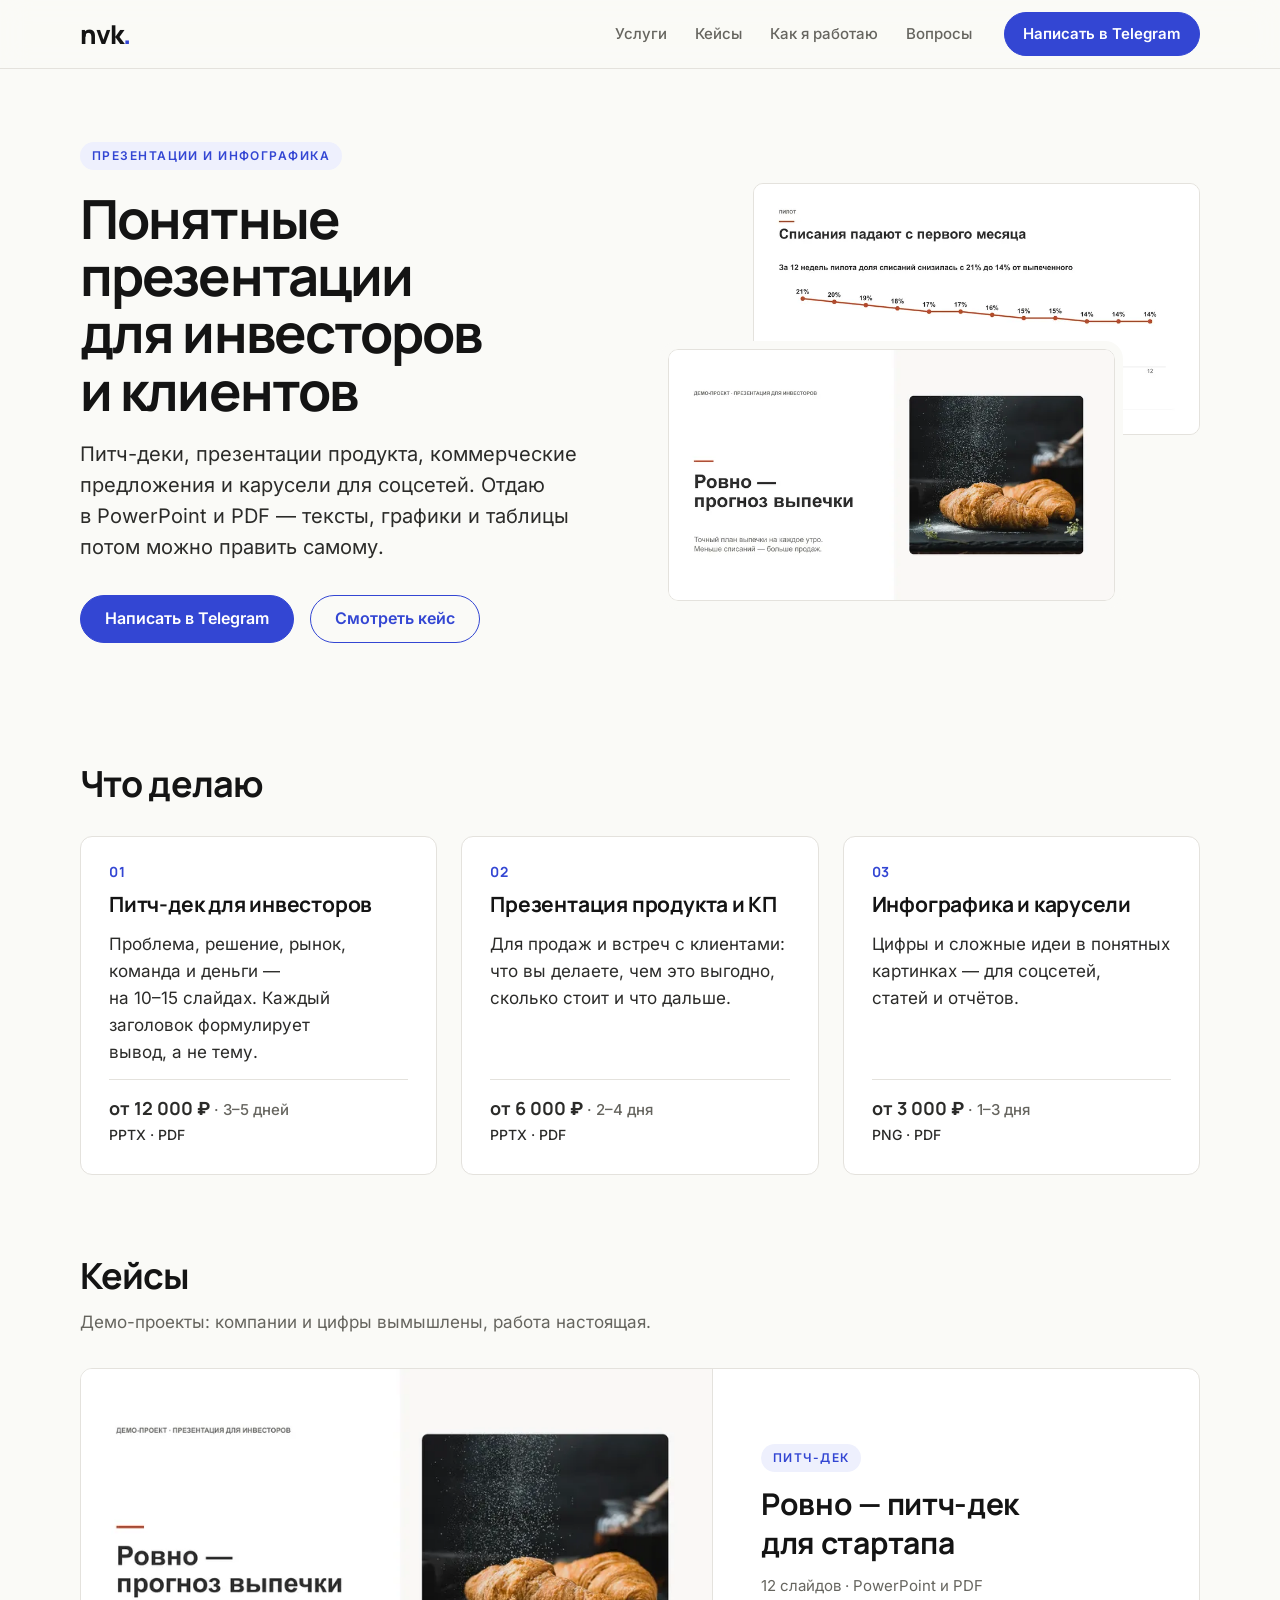
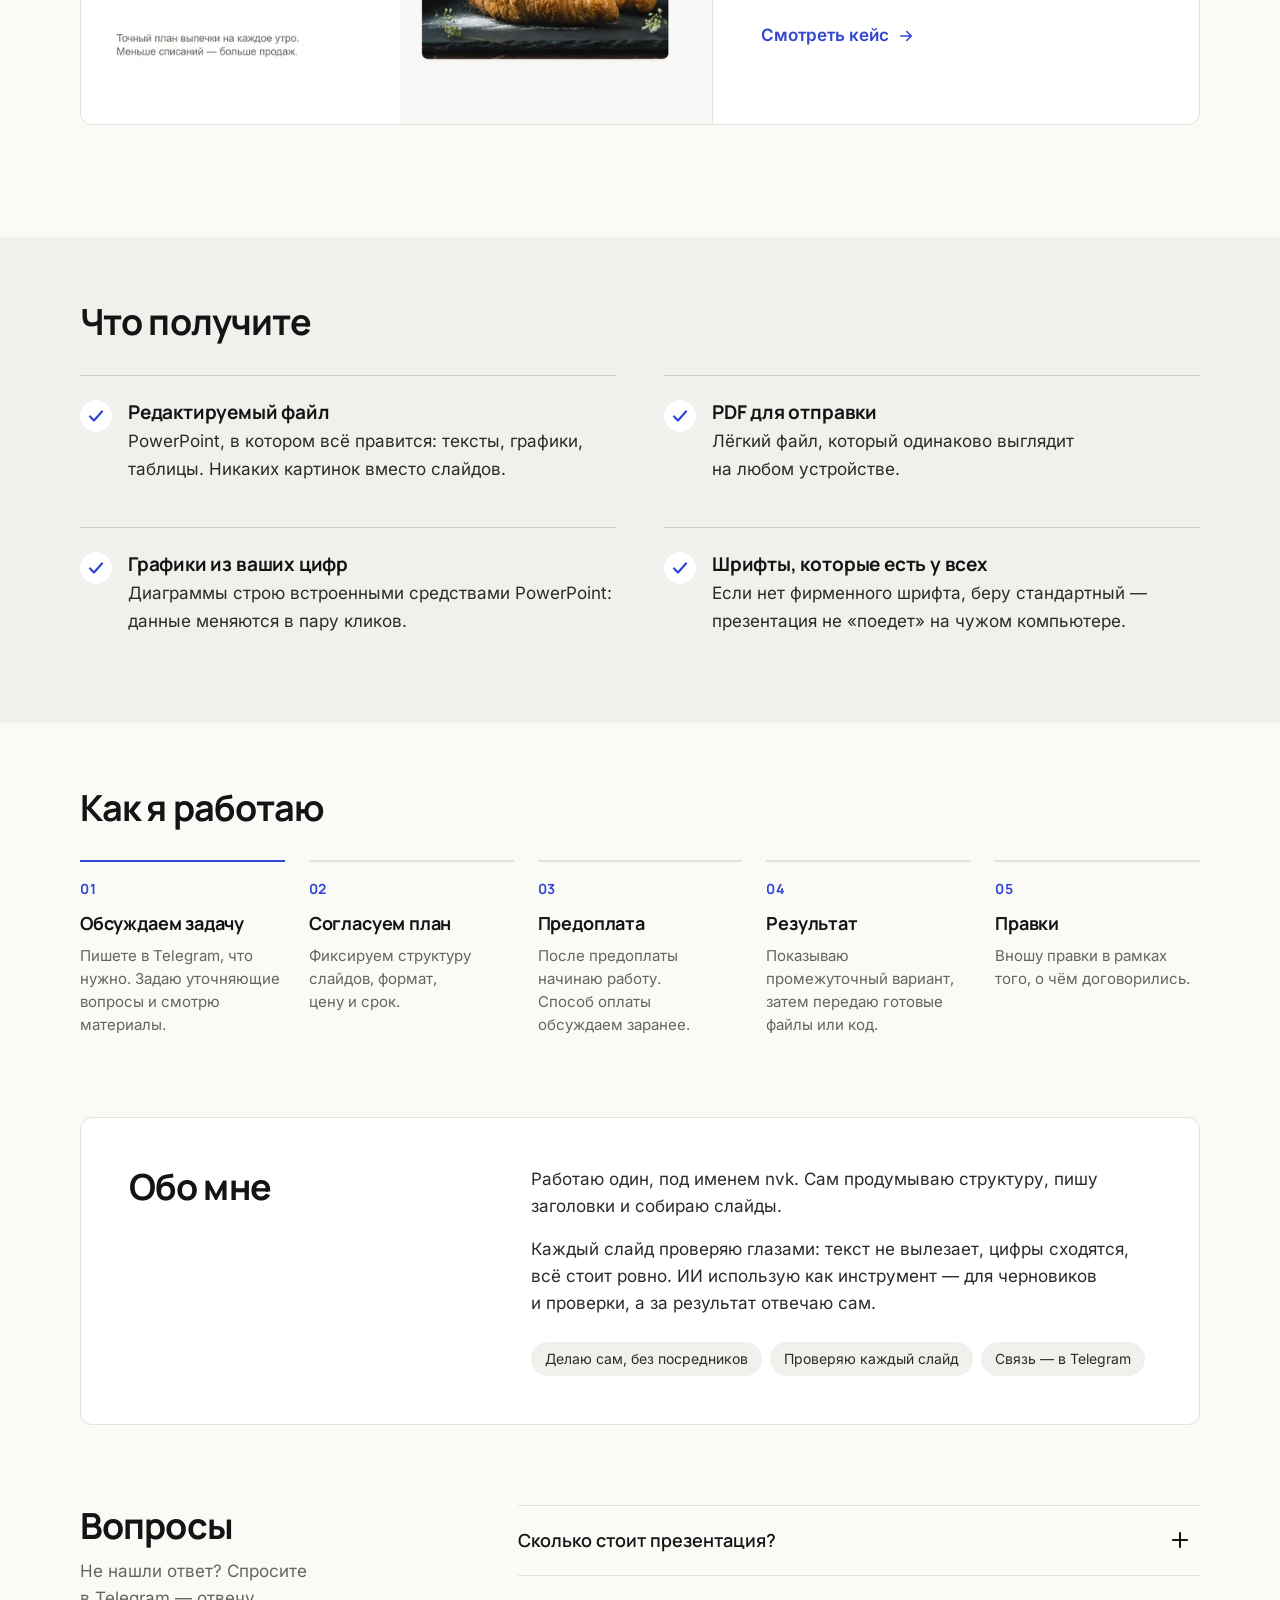
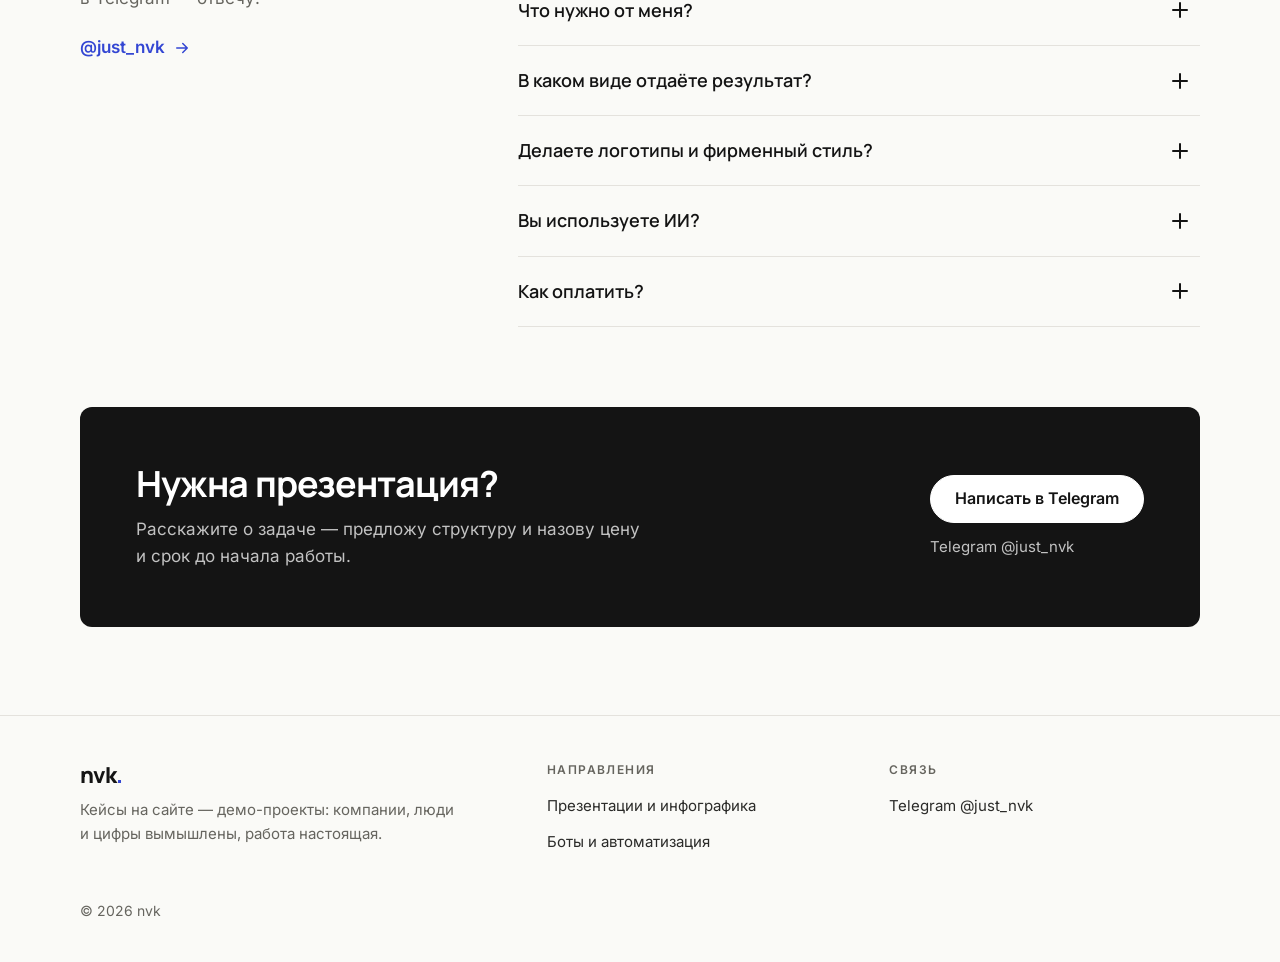
==== docs/design/index.html @ 6ec46cb9 "Сайт-портфолио nvk" ====
<!doctype html>
<html lang="ru">
<head>
<meta charset="utf-8">
<meta name="viewport" content="width=device-width, initial-scale=1">
<title>Презентации и инфографика — nvk</title>
<meta name="description" content="Питч-деки, презентации продукта, коммерческие предложения и карусели. PowerPoint и PDF, которые можно править самому.">
<meta property="og:type" content="website">
<meta property="og:locale" content="ru_RU">
<meta property="og:site_name" content="nvk">
<meta property="og:title" content="Презентации и инфографика — nvk">
<meta property="og:description" content="Питч-деки, презентации продукта, коммерческие предложения и карусели. PowerPoint и PDF, которые можно править самому.">
<link rel="canonical" href="https://just-nvk.github.io/design/">
<meta property="og:url" content="https://just-nvk.github.io/design/">
<meta property="og:image" content="https://just-nvk.github.io/assets/img/og/design.png">
<meta property="og:image:width" content="1200">
<meta property="og:image:height" content="630">
<meta name="twitter:card" content="summary_large_image">
<meta name="theme-color" content="#FAFAF7">
<meta name="color-scheme" content="light">
<link rel="icon" href="../favicon.svg" type="image/svg+xml">
<link rel="apple-touch-icon" href="../apple-touch-icon.png">
<link rel="preload" href="../assets/fonts/inter-cyrillic.woff2" as="font" type="font/woff2" crossorigin>
<link rel="preload" href="../assets/fonts/manrope-cyrillic.woff2" as="font" type="font/woff2" crossorigin>
<link rel="stylesheet" href="../assets/css/site.css?v=47641e12">
</head>
<body>
<a class="skip" href="#main">Перейти к содержанию</a>
<header class="site-header"><div class="container site-header__in">
<a class="wordmark" href="../" aria-label="nvk — на главную">nvk<i>.</i></a>
<nav class="nav" aria-label="Разделы"><a href="#services">Услуги</a><a href="#cases">Кейсы</a><a href="#process">Как я работаю</a><a href="#faq">Вопросы</a></nav>
<a class="btn btn--primary btn--sm" href="https://t.me/just_nvk" target="_blank" rel="noopener">Написать в Telegram</a>
</div></header>
<main id="main">
<section class="hero hero--design"><div class="container hero__grid">
<div class="hero__text"><span class="kicker">Презентации и инфографика</span>
<h1>Понятные презентации для инвесторов и клиентов</h1>
<p class="lead"><span class="nw">Питч-деки</span>, презентации продукта, коммерческие предложения и карусели для соцсетей. Отдаю в PowerPoint и PDF — тексты, графики и таблицы потом можно править самому.</p>

<div class="hero__actions"><a class="btn btn--primary" href="https://t.me/just_nvk" target="_blank" rel="noopener">Написать в Telegram</a><a class="btn btn--ghost" href="#cases">Смотреть кейс</a></div></div>
<div class="hero__visual"><div class="deck-stack">
<img class="deck-stack__back" src="../assets/img/rovno/slide-06-800.webp" srcset="../assets/img/rovno/slide-06-800.webp 800w, ../assets/img/rovno/slide-06-1600.webp 1600w" sizes="(max-width: 899px) 90vw, 500px" width="1600" height="900" alt="Слайд «Пилот» из питч-дека «Ровно» с диаграммой списаний" fetchpriority="high" decoding="async">
<img class="deck-stack__front" src="../assets/img/rovno/slide-01-800.webp" srcset="../assets/img/rovno/slide-01-800.webp 800w, ../assets/img/rovno/slide-01-1600.webp 1600w" sizes="(max-width: 899px) 90vw, 500px" width="1600" height="900" alt="Обложка питч-дека «Ровно»" fetchpriority="high" decoding="async">
</div></div>
</div></section>
<section class="section" id="services" aria-labelledby="services-title"><div class="container">
<div class="section__head"><h2 id="services-title">Что делаю</h2></div>
<ul class="svc"><li><h3><span class="nw">Питч-дек</span> для инвесторов</h3><p>Проблема, решение, рынок, команда и деньги — на <span class="nw">10–15</span> слайдах. Каждый заголовок формулирует вывод, а не тему.</p><div class="svc__foot"><p class="svc__price">от 12 000 ₽<span> · <span class="nw">3–5</span> дней</span></p><p class="svc__meta">PPTX · PDF</p></div></li><li><h3>Презентация продукта и КП</h3><p>Для продаж и встреч с клиентами: что вы делаете, чем это выгодно, сколько стоит и что дальше.</p><div class="svc__foot"><p class="svc__price">от 6 000 ₽<span> · <span class="nw">2–4</span> дня</span></p><p class="svc__meta">PPTX · PDF</p></div></li><li><h3>Инфографика и карусели</h3><p>Цифры и сложные идеи в понятных картинках — для соцсетей, статей и отчётов.</p><div class="svc__foot"><p class="svc__price">от 3 000 ₽<span> · <span class="nw">1–3</span> дня</span></p><p class="svc__meta">PNG · PDF</p></div></li></ul>
</div></section>
<section class="section" id="cases" aria-labelledby="cases-title"><div class="container">
<div class="section__head"><h2 id="cases-title">Кейсы</h2><p><span class="nw">Демо-проекты</span>: компании и цифры вымышлены, работа настоящая.</p></div>
<div class="cards cards--1"><a class="card card--wide" href="../cases/rovno/"><div class="card__media"><img src="../assets/img/rovno/slide-01-800.webp" srcset="../assets/img/rovno/slide-01-800.webp 800w, ../assets/img/rovno/slide-01-1600.webp 1600w" sizes="(max-width: 899px) 100vw, 640px" width="1600" height="900" alt="Обложка питч-дека «Ровно»: прогноз выпечки для кофеен" loading="lazy" decoding="async"></div><div class="card__body"><div class="card__tags"><span class="kicker"><span class="nw">Питч-дек</span></span></div><h3>Ровно — <span class="nw">питч-дек</span> для стартапа</h3><p class="card__meta">12 слайдов · PowerPoint и PDF</p><span class="link-more">Смотреть кейс <svg viewBox="0 0 24 24" fill="none" stroke="currentColor" stroke-width="2" stroke-linecap="round" stroke-linejoin="round" aria-hidden="true"><path d="M5 12h14M13 6l6 6-6 6"/></svg></span></div></a></div>
</div></section>
<section class="section--band" id="benefits" aria-labelledby="benefits-title"><div class="container">
<div class="section__head"><h2 id="benefits-title">Что получите</h2></div>
<ul class="benefits"><li><svg viewBox="0 0 32 32" aria-hidden="true"><circle cx="16" cy="16" r="16" fill="#FFFFFF"/><path d="M10 16.5l4 4 8-9" fill="none" stroke="#3346D3" stroke-width="2.2" stroke-linecap="round" stroke-linejoin="round"/></svg><h3>Редактируемый файл</h3><p>PowerPoint, в котором всё правится: тексты, графики, таблицы. Никаких картинок вместо слайдов.</p></li><li><svg viewBox="0 0 32 32" aria-hidden="true"><circle cx="16" cy="16" r="16" fill="#FFFFFF"/><path d="M10 16.5l4 4 8-9" fill="none" stroke="#3346D3" stroke-width="2.2" stroke-linecap="round" stroke-linejoin="round"/></svg><h3>PDF для отправки</h3><p>Лёгкий файл, который одинаково выглядит на любом устройстве.</p></li><li><svg viewBox="0 0 32 32" aria-hidden="true"><circle cx="16" cy="16" r="16" fill="#FFFFFF"/><path d="M10 16.5l4 4 8-9" fill="none" stroke="#3346D3" stroke-width="2.2" stroke-linecap="round" stroke-linejoin="round"/></svg><h3>Графики из ваших цифр</h3><p>Диаграммы строю встроенными средствами PowerPoint: данные меняются в пару кликов.</p></li><li><svg viewBox="0 0 32 32" aria-hidden="true"><circle cx="16" cy="16" r="16" fill="#FFFFFF"/><path d="M10 16.5l4 4 8-9" fill="none" stroke="#3346D3" stroke-width="2.2" stroke-linecap="round" stroke-linejoin="round"/></svg><h3>Шрифты, которые есть у всех</h3><p>Если нет фирменного шрифта, беру стандартный — презентация не «поедет» на чужом компьютере.</p></li></ul>
</div></section>
<section class="section" id="process" aria-labelledby="process-title"><div class="container">
<div class="section__head"><h2 id="process-title">Как я работаю</h2></div>
<ol class="steps"><li><h3>Обсуждаем задачу</h3><p>Пишете в Telegram, что нужно. Задаю уточняющие вопросы и смотрю материалы.</p></li><li><h3>Согласуем план</h3><p>Фиксируем структуру слайдов, формат, цену и срок.</p></li><li><h3>Предоплата</h3><p>После предоплаты начинаю работу. Способ оплаты обсуждаем заранее.</p></li><li><h3>Результат</h3><p>Показываю промежуточный вариант, затем передаю готовые файлы или код.</p></li><li><h3>Правки</h3><p>Вношу правки в рамках того, о чём договорились.</p></li></ol>
</div></section>
<section class="section" id="about" aria-labelledby="about-title"><div class="container"><div class="about">
<h2 id="about-title">Обо мне</h2>
<div class="about__text"><p>Работаю один, под именем nvk. Сам продумываю структуру, пишу заголовки и собираю слайды.</p><p>Каждый слайд проверяю глазами: текст не вылезает, цифры сходятся, всё стоит ровно. ИИ использую как инструмент — для черновиков и проверки, а за результат отвечаю сам.</p><ul class="about__facts"><li>Делаю сам, без посредников</li><li>Проверяю каждый слайд</li><li>Связь — в Telegram</li></ul></div>
</div></div></section>
<section class="section" id="faq" aria-labelledby="faq-title"><div class="container faq-wrap">
<div class="faq-wrap__head"><h2 id="faq-title">Вопросы</h2><p>Не нашли ответ? Спросите в Telegram — отвечу.</p><a class="link-more" href="https://t.me/just_nvk" target="_blank" rel="noopener">@just_nvk <svg viewBox="0 0 24 24" fill="none" stroke="currentColor" stroke-width="2" stroke-linecap="round" stroke-linejoin="round" aria-hidden="true"><path d="M5 12h14M13 6l6 6-6 6"/></svg></a></div>
<div class="faq"><details><summary>Сколько стоит презентация?</summary><p><span class="nw">Питч-дек</span> — от 12 000 ₽, презентация продукта или КП — от 6 000 ₽, карусель — от 3 000 ₽. Точную цену и срок называю до начала работы: они зависят от объёма и того, какие материалы уже есть.</p></details><details><summary>Что нужно от меня?</summary><p>Тексты, цифры и логотип — или просто черновик либо старая презентация. Если материалов мало, помогу со структурой и формулировками.</p></details><details><summary>В каком виде отдаёте результат?</summary><p>Презентации — в PowerPoint (PPTX) и PDF. Инфографику — в PNG и PDF. В PPTX всё редактируется: тексты, графики и таблицы.</p></details><details><summary>Делаете логотипы и фирменный стиль?</summary><p>Нет. Если у вас есть брендбук, следую ему. Если нет, подберу аккуратное оформление под вашу компанию.</p></details><details><summary>Вы используете ИИ?</summary><p>Да, как инструмент: для черновиков и проверки. Структуру, тексты и каждый слайд проверяю сам и отвечаю за результат.</p></details><details><summary>Как оплатить?</summary><p>Работаю по предоплате. Способ оплаты обсуждаем до старта.</p></details></div>
</div></section>
<section class="section" aria-labelledby="cta-title"><div class="container"><div class="cta-band">
<div><h2 id="cta-title">Нужна презентация?</h2><p>Расскажите о задаче — предложу структуру и назову цену и срок до начала работы.</p></div>
<div class="cta-band__act"><a class="btn btn--light" href="https://t.me/just_nvk" target="_blank" rel="noopener">Написать в Telegram</a><span class="cta-band__handle">Telegram @just_nvk</span></div>
</div></div></section>
</main>
<footer class="site-footer"><div class="container">
<div class="site-footer__grid">
<div class="site-footer__about"><a class="wordmark" href="../" aria-label="nvk — на главную">nvk<i>.</i></a><p>Кейсы на сайте — <span class="nw">демо-проекты</span>: компании, люди и цифры вымышлены, работа настоящая.</p></div>
<div><h2>Направления</h2><ul><li><a href="../design/">Презентации и инфографика</a></li><li><a href="../dev/">Боты и автоматизация</a></li></ul></div>
<div><h2>Связь</h2><ul><li><a href="https://t.me/just_nvk" target="_blank" rel="noopener">Telegram @just_nvk</a></li></ul></div>
</div>
<p class="site-footer__copy">© 2026 nvk</p>
</div></footer>
</body>
</html>
---- docs/assets/css/site.css ----
/* nvk — стили сайта. Шрифты: Manrope и Inter (SIL Open Font License). */
@font-face{font-family:"Manrope";font-style:normal;font-weight:200 800;font-display:swap;src:url(../fonts/manrope-cyrillic.woff2) format("woff2");unicode-range:U+0301,U+0400-045F,U+0490-0491,U+04B0-04B1,U+2116}
@font-face{font-family:"Manrope";font-style:normal;font-weight:200 800;font-display:swap;src:url(../fonts/manrope-latin.woff2) format("woff2");unicode-range:U+0000-00FF,U+0131,U+0152-0153,U+02BB-02BC,U+02C6,U+02DA,U+02DC,U+0304,U+0308,U+0329,U+2000-206F,U+20AC,U+2122,U+2191,U+2193,U+2212,U+2215,U+FEFF,U+FFFD}
@font-face{font-family:"Inter";font-style:normal;font-weight:100 900;font-display:swap;src:url(../fonts/inter-cyrillic.woff2) format("woff2");unicode-range:U+0301,U+0400-045F,U+0490-0491,U+04B0-04B1,U+2116}
@font-face{font-family:"Inter";font-style:normal;font-weight:100 900;font-display:swap;src:url(../fonts/inter-latin.woff2) format("woff2");unicode-range:U+0000-00FF,U+0131,U+0152-0153,U+02BB-02BC,U+02C6,U+02DA,U+02DC,U+0304,U+0308,U+0329,U+2000-206F,U+20AC,U+2122,U+2191,U+2193,U+2212,U+2215,U+FEFF,U+FFFD}
@font-face{font-family:"Inter";font-style:normal;font-weight:100 900;font-display:swap;src:url(../fonts/inter-ruble.woff2) format("woff2");unicode-range:U+20BD}

:root{
  --ink:#141414;--text:#2B2B29;--muted:#66655F;
  --paper:#FAFAF7;--surface:#F1F0EC;--line:#E4E2DD;--line-strong:#CFCCC5;--white:#FFFFFF;
  --accent:#3346D3;--accent-hover:#2636B5;--accent-soft:#EEF0FD;
  --tg-bg:#DCE5D1;
  --font-head:"Manrope","Inter",system-ui,-apple-system,"Segoe UI",Roboto,Arial,sans-serif;
  --font-body:"Inter",system-ui,-apple-system,"Segoe UI",Roboto,Arial,sans-serif;
  --font-mono:ui-monospace,SFMono-Regular,Menlo,Consolas,"Liberation Mono",monospace;
  --container:1120px;--gutter:clamp(20px,4vw,40px);
  --radius:12px;--radius-sm:8px;
  color-scheme:light;
}

*,*::before,*::after{box-sizing:border-box}
html{-webkit-text-size-adjust:100%;text-size-adjust:100%;scroll-padding-top:88px}
@media (prefers-reduced-motion:no-preference){html{scroll-behavior:smooth}}
body{margin:0;background:var(--paper);color:var(--text);font:400 17px/1.6 var(--font-body);-webkit-font-smoothing:antialiased;-moz-osx-font-smoothing:grayscale;font-feature-settings:"cv11"}
img,svg{display:block;max-width:100%}
img{height:auto}
a{color:inherit}
h1,h2,h3{margin:0;font-family:var(--font-head);color:var(--ink);font-weight:700;text-wrap:balance}
p,ul,ol,figure{margin:0}
ul,ol{padding:0;list-style:none}
p{text-wrap:pretty}
main{display:block}

.nw{white-space:nowrap}
.container{width:100%;max-width:calc(var(--container) + 2 * var(--gutter));margin-inline:auto;padding-inline:var(--gutter)}
.vh{position:absolute!important;width:1px;height:1px;margin:-1px;padding:0;overflow:hidden;clip:rect(0 0 0 0);white-space:nowrap;border:0}
.skip{position:absolute;left:16px;top:-80px;z-index:100;padding:12px 18px;background:var(--ink);color:#fff;border-radius:var(--radius-sm);text-decoration:none;font-weight:600}
.skip:focus{top:12px}
:focus-visible{outline:2px solid var(--accent);outline-offset:3px;border-radius:6px}

/* Шапка */
.site-header{position:sticky;top:0;z-index:20;background:rgba(250,250,247,.9);-webkit-backdrop-filter:saturate(1.5) blur(14px);backdrop-filter:saturate(1.5) blur(14px);border-bottom:1px solid var(--line)}
.site-header__in{display:flex;align-items:center;gap:32px;min-height:68px}
.wordmark{font:800 26px/1 var(--font-head);letter-spacing:-.04em;color:var(--ink);text-decoration:none;padding:8px 0}
.wordmark i{font-style:normal;color:var(--accent)}
.nav{display:flex;gap:28px;margin-left:auto}
.nav a{font-size:15px;font-weight:500;color:var(--muted);text-decoration:none;padding:12px 0}
.nav a:hover{color:var(--ink)}
.nav a[aria-current="page"]{color:var(--ink)}
@media (max-width:899px){.nav{display:none}.site-header .btn{margin-left:auto}}

/* Кнопки и метки */
.btn{display:inline-flex;align-items:center;justify-content:center;gap:10px;min-height:48px;padding:12px 24px;border:1.5px solid var(--accent);border-radius:999px;font:600 16px/1.2 var(--font-body);text-decoration:none;white-space:nowrap;cursor:pointer;transition:background-color .15s,border-color .15s,color .15s}
.btn svg{width:18px;height:18px;flex:none}
.btn--primary{background:var(--accent);color:#fff}
.btn--primary:hover{background:var(--accent-hover);border-color:var(--accent-hover)}
.btn--ghost{background:transparent;color:var(--accent)}
.btn--ghost:hover{background:var(--accent-soft)}
.btn--light{background:#fff;border-color:#fff;color:var(--ink)}
.btn--light:hover{background:var(--accent-soft);border-color:var(--accent-soft)}
.btn--sm{min-height:44px;padding:10px 18px;font-size:15px}
.kicker{display:inline-block;font:600 12px/1 var(--font-body);letter-spacing:.12em;text-transform:uppercase;color:var(--accent);background:var(--accent-soft);padding:8px 12px;border-radius:999px}
.badge{display:inline-flex;align-items:center;gap:6px;font:600 12px/1 var(--font-body);letter-spacing:.08em;text-transform:uppercase;color:var(--muted);background:var(--white);border:1px solid var(--line);padding:7px 10px;border-radius:999px}
.badge::before{content:"";width:6px;height:6px;border-radius:50%;background:var(--accent)}
.tags{display:flex;flex-wrap:wrap;gap:8px}
.tags li{font-size:14px;line-height:1;padding:9px 12px;border:1px solid var(--line);border-radius:999px;background:var(--white);color:var(--text)}
.link-more{display:inline-flex;align-items:center;gap:8px;font-weight:600;color:var(--accent);text-decoration:none}
a.link-more:hover{text-decoration:underline;text-underline-offset:3px}
.link-more svg{width:18px;height:18px;transition:transform .15s}

/* Общие секции */
.section{padding:64px 0}
@media (max-width:599px){.section{padding:48px 0}.section--band{padding:48px 0}}
.section + .section{padding-top:16px}
.section--band{background:var(--surface);padding:64px 0;margin:48px 0 0}
.section--band + .section{padding-top:64px}
.section__head{margin-bottom:32px}
.section__head p{margin-top:12px;color:var(--muted);max-width:40em}
h2{font-size:clamp(28px,3vw,36px);line-height:1.15;letter-spacing:-.025em}
h3{font-size:21px;line-height:1.3;letter-spacing:-.01em}

/* Первый экран */
.hero{padding:72px 0 56px}
.hero__grid{display:grid;grid-template-columns:minmax(0,1fr) minmax(0,1fr);gap:56px;align-items:center}
.hero h1{margin-top:20px;font-size:clamp(38px,4.6vw,54px);line-height:1.06;letter-spacing:-.035em}
.hero .lead{margin-top:20px}
.lead{font-size:clamp(18px,1.7vw,20px);line-height:1.55;color:var(--text);max-width:33em}
.hero__actions{display:flex;flex-wrap:wrap;align-items:center;gap:12px 16px;margin-top:32px}
.hero__note{font-size:15px;color:var(--muted)}
.hero .tags{margin-top:28px}
.hero--hub{padding-bottom:32px}
.section--dirs{padding-top:16px}
@media (min-width:900px){.hero--dev .hero__grid{grid-template-columns:minmax(0,1.35fr) minmax(0,.65fr)}}
.hero--hub h1{margin-top:0;max-width:12em;font-size:clamp(40px,5.4vw,64px)}
.hero--hub .lead{max-width:36em}
@media (max-width:899px){.hero{padding:48px 0 40px}.hero__grid{grid-template-columns:1fr;gap:40px}}

/* Слайды в первом экране */
.deck-stack{position:relative;aspect-ratio:16/12.6;width:100%}
.deck-stack img{position:absolute;width:84%;border-radius:10px;border:1px solid var(--line);background:#fff}
.deck-stack__back{top:0;right:0}
.deck-stack__front{left:0;bottom:0;outline:8px solid var(--paper)}

/* Макет Telegram */
.phone{width:min(340px,100%);margin-inline:auto;padding:10px;border-radius:46px;background:var(--ink)}
.phone__screen{display:flex;flex-direction:column;height:560px;border-radius:36px;overflow:hidden;background:var(--tg-bg)}
.phone__caption{margin-top:16px;text-align:center;font-size:14px;color:var(--muted)}
.tg-head{display:flex;align-items:center;gap:12px;padding:14px 16px 12px;background:#fff;border-bottom:1px solid rgba(20,20,20,.06)}
.tg-head__back{width:10px;height:16px;color:#6B7A72;flex:none}
.tg-ava{display:grid;place-items:center;flex:none;width:38px;height:38px;border-radius:50%;background:#2E9E77;color:#fff;font:700 16px/1 var(--font-body)}
.tg-head b{display:block;font-size:15px;line-height:1.25;color:var(--ink);font-weight:600}
.tg-head small{display:block;font-size:13px;line-height:1.3;color:#6B7A72}
.tg-chat{flex:1;display:flex;flex-direction:column;justify-content:flex-end;gap:6px;padding:12px 10px 10px;overflow:hidden}
.tg-pill{align-self:center;margin-bottom:6px;padding:4px 10px;border-radius:999px;background:rgba(48,72,46,.42);color:#fff;font-size:12px;line-height:1.3;font-weight:500}
.tg-msg{align-self:flex-start;max-width:90%;padding:8px 12px 7px;border-radius:16px 16px 16px 6px;background:#fff;color:var(--ink);font-size:14px;line-height:1.42;white-space:pre-line}
.tg-msg time{float:right;margin:7px -2px -3px 12px;font-size:11px;line-height:1;color:#7F8C84}
.tg-group{display:grid;gap:4px;align-self:flex-start;width:fit-content;max-width:90%}
.tg-group .tg-msg{max-width:none}
.tg-kb{display:grid;gap:4px}
.tg-kb--3{grid-template-columns:repeat(3,minmax(0,1fr))}
.tg-kb--2{grid-template-columns:repeat(2,minmax(0,1fr))}
.tg-kb span{display:block;padding:8px 10px;border-radius:10px;background:rgba(38,60,36,.62);color:#fff;font-size:13px;line-height:1.25;font-weight:600;text-align:center;white-space:nowrap;overflow:hidden;text-overflow:ellipsis}
.tg-kb .is-wide{grid-column:1/-1}
.tg-kb .is-active{background:rgba(20,36,20,.86)}
.tg-input{display:flex;align-items:center;gap:10px;margin:0 8px 10px;padding:10px 14px;border-radius:999px;background:#fff;color:#8E9A93;font-size:14px}
.tg-input::after{content:"";margin-left:auto;width:18px;height:18px;border-radius:50%;border:2px solid #B9C2BC}
.chat-snippet{display:flex;align-items:center;justify-content:center;height:100%;padding:24px;background:var(--tg-bg)}
.chat-col{display:flex;flex-direction:column;gap:6px;width:100%;max-width:340px}
.chat-col .tg-group{max-width:100%}

/* Направления на главной */
.dirs{display:grid;grid-template-columns:repeat(2,minmax(0,1fr));gap:24px}
.dir{display:flex;flex-direction:column;background:var(--white);border:1px solid var(--line);border-radius:var(--radius);overflow:hidden;text-decoration:none;color:inherit;transition:border-color .15s}
.dir:hover{border-color:var(--line-strong)}
.dir:hover .link-more svg,.card:hover .link-more svg{transform:translateX(3px)}
.dir__media{position:relative;aspect-ratio:16/10;background:var(--surface);border-bottom:1px solid var(--line);overflow:hidden}
.dir__media .deck-stack{position:absolute;inset:28px 36px;width:auto;aspect-ratio:auto}
.dir__media .deck-stack img{width:80%}
.dir__media .deck-stack__front{outline-color:var(--surface)}
.dir__body{display:flex;flex-direction:column;gap:12px;flex:1;padding:28px 32px 32px}
.dir__label{font:600 12px/1 var(--font-body);letter-spacing:.12em;text-transform:uppercase;color:var(--muted)}
.dir h2{font-size:clamp(24px,2.4vw,28px);letter-spacing:-.02em}
.dir__meta{font-size:15px;color:var(--muted)}
.dir .link-more{margin-top:auto;padding-top:8px}
@media (max-width:899px){.dirs{grid-template-columns:1fr}.dir__body{padding:24px 24px 28px}}
@media (max-width:599px){.dir__media--chat{aspect-ratio:auto}.dir__media--chat .chat-snippet{padding:24px 16px}}

/* Услуги */
.svc{display:grid;grid-template-columns:repeat(3,minmax(0,1fr));gap:24px;counter-reset:svc}
.svc li{display:flex;flex-direction:column;gap:12px;padding:28px;background:var(--white);border:1px solid var(--line);border-radius:var(--radius)}
.svc li::before{counter-increment:svc;content:"0" counter(svc);font:700 14px/1 var(--font-head);color:var(--accent);letter-spacing:.04em}
.svc p{color:var(--text)}
.svc__foot{display:flex;flex-direction:column;gap:4px;margin-top:auto;padding-top:16px;border-top:1px solid var(--line)}
.svc__price{font:700 18px/1.35 var(--font-head);color:var(--ink)}
.svc__price span{font:500 15px/1.35 var(--font-body);color:var(--muted)}
.svc__meta{font-size:14px;color:var(--muted);font-weight:500}
@media (max-width:899px){.svc{grid-template-columns:1fr;gap:16px}.svc li{padding:24px}}

/* Карточки кейсов */
.cards{display:grid;grid-template-columns:repeat(auto-fill,minmax(300px,1fr));gap:24px}
.cards--2{grid-template-columns:repeat(2,minmax(0,1fr))}
.card{display:flex;flex-direction:column;background:var(--white);border:1px solid var(--line);border-radius:var(--radius);overflow:hidden;color:inherit;text-decoration:none;transition:border-color .15s}
a.card:hover{border-color:var(--line-strong)}
.card__media{position:relative;aspect-ratio:16/9;background:var(--surface);border-bottom:1px solid var(--line);overflow:hidden}
.card__media > img{width:100%;height:100%;object-fit:cover}
.card__tags{display:flex;flex-wrap:wrap;align-items:center;gap:8px}
.card__ph{display:grid;place-items:center;height:100%;font:600 14px/1 var(--font-body);letter-spacing:.12em;text-transform:uppercase;color:var(--muted)}
.card__ph span{padding:10px 14px;border:1px dashed var(--line-strong);border-radius:999px}
.card__body{display:flex;flex-direction:column;align-items:flex-start;gap:12px;flex:1;padding:24px 28px 28px}
.card__meta{font-size:15px;color:var(--muted)}
.card .link-more{margin-top:auto;padding-top:4px}
.card--draft .card__body h3{color:var(--text)}
.cards--1{grid-template-columns:minmax(0,1fr)}
@media (min-width:900px){
  .card--wide{display:grid;grid-template-columns:minmax(0,1.3fr) minmax(0,1fr)}
  .card--wide .card__media{border-bottom:0;border-right:1px solid var(--line)}
  .card--wide .card__body{justify-content:center;padding:40px 48px}
  .card--wide h3{font-size:30px}
  .card--wide .link-more{margin-top:8px}
}
.cases-empty{padding:24px 28px;border:1px dashed var(--line-strong);border-radius:var(--radius);color:var(--muted)}
@media (max-width:899px){.cards--2{grid-template-columns:1fr}.card__body{padding:22px 24px 26px}}

/* Что получите */
.benefits{display:grid;grid-template-columns:repeat(2,minmax(0,1fr));gap:20px 48px}
.benefits li{display:grid;grid-template-columns:32px 1fr;gap:4px 16px;padding:24px 0;border-top:1px solid var(--line-strong)}
.benefits svg{grid-row:span 2;width:32px;height:32px}
.benefits h3{font-size:19px}
.benefits p{color:var(--text)}
@media (max-width:899px){.benefits{grid-template-columns:1fr;gap:0}}

/* Как я работаю */
.steps{display:grid;grid-template-columns:repeat(5,minmax(0,1fr));gap:24px;counter-reset:step}
.steps li{position:relative;padding-top:20px;border-top:2px solid var(--line)}
.steps li::before{counter-increment:step;content:"0" counter(step);display:block;margin-bottom:16px;font:700 14px/1 var(--font-head);color:var(--accent);letter-spacing:.04em}
.steps li:first-child{border-top-color:var(--accent)}
.steps h3{font-size:18px;line-height:1.3;margin-bottom:8px}
.steps p{font-size:15px;line-height:1.55;color:var(--muted)}
@media (max-width:1023px){
  .steps{grid-template-columns:1fr;gap:0}
  .steps li{display:grid;grid-template-columns:48px 1fr;padding:20px 0;border-top:1px solid var(--line)}
  .steps li:first-child{border-top-color:var(--line)}
  .steps li::before{grid-row:span 2;margin:3px 0 0}
}

/* Обо мне */
.about{display:grid;grid-template-columns:minmax(0,4fr) minmax(0,7fr);gap:48px;padding:48px;background:var(--white);border:1px solid var(--line);border-radius:var(--radius)}
.about__text{display:flex;flex-direction:column;gap:16px;max-width:40em}
.about__facts{display:flex;flex-wrap:wrap;gap:8px;margin-top:8px}
.about__facts li{font-size:14px;line-height:1.3;padding:8px 14px;border-radius:18px;background:var(--surface);color:var(--text)}
@media (max-width:899px){.about{grid-template-columns:1fr;gap:20px;padding:28px 24px}}

/* Вопросы */
.faq-wrap{display:grid;grid-template-columns:minmax(0,4fr) minmax(0,7fr);gap:32px 48px;align-items:start}
.faq-wrap__head{display:flex;flex-direction:column;align-items:flex-start;gap:12px}
.faq-wrap__head p{color:var(--muted);max-width:22em}
.faq-wrap__head .link-more{padding:10px 0}
@media (max-width:899px){.faq-wrap{grid-template-columns:1fr}}
.faq{border-top:1px solid var(--line)}
.faq details{border-bottom:1px solid var(--line)}
.faq summary{position:relative;display:block;padding:22px 56px 22px 0;font:600 18px/1.4 var(--font-head);color:var(--ink);cursor:pointer;list-style:none}
.faq summary::-webkit-details-marker{display:none}
.faq summary::before,.faq summary::after{content:"";position:absolute;right:12px;top:50%;width:16px;height:2px;margin-top:-1px;border-radius:2px;background:var(--ink);transition:transform .2s}
.faq summary::after{transform:rotate(90deg)}
.faq details[open] summary::after{transform:rotate(0)}
.faq details p{padding:0 56px 24px 0;color:var(--text);max-width:40em}
@media (max-width:599px){.faq summary{font-size:17px;padding-right:44px}.faq details p{padding-right:0}}

/* Призыв */
.cta-band{display:grid;grid-template-columns:minmax(0,1fr) auto;align-items:center;gap:24px 48px;padding:56px;background:var(--ink);border-radius:var(--radius);color:#fff}
.cta-band h2{color:#fff}
.cta-band p{margin-top:12px;color:rgba(255,255,255,.74);max-width:32em}
.cta-band__act{display:flex;flex-direction:column;align-items:flex-start;gap:12px}
.cta-band__handle{font-size:15px;color:rgba(255,255,255,.74)}
@media (max-width:899px){.cta-band{grid-template-columns:1fr;padding:36px 24px}}

/* Подвал */
.site-footer{margin-top:24px;padding:48px 0 40px;border-top:1px solid var(--line);font-size:15px;color:var(--muted)}
.site-footer__grid{display:grid;grid-template-columns:minmax(0,1.4fr) repeat(2,minmax(0,1fr));gap:32px}
.site-footer .wordmark{font-size:22px;padding:0}
.site-footer__about{display:flex;flex-direction:column;align-items:flex-start;gap:12px;max-width:26em}
.site-footer h2{font:600 12px/1 var(--font-body);letter-spacing:.12em;text-transform:uppercase;color:var(--muted);margin-bottom:12px}
.site-footer li a{display:inline-block;padding:6px 0;color:var(--text);text-decoration:none}
.site-footer li a:hover{color:var(--accent)}
.site-footer__copy{margin-top:40px;font-size:14px}
@media (max-width:899px){.site-footer__grid{grid-template-columns:1fr 1fr}.site-footer__about{grid-column:1/-1}}

/* Страница кейса */
.crumbs{display:flex;flex-wrap:wrap;gap:8px;align-items:center;font-size:15px;color:var(--muted)}
.crumbs a{display:inline-flex;align-items:center;gap:8px;color:var(--muted);text-decoration:none;padding:10px 0}
.crumbs a:hover{color:var(--ink)}
.crumbs svg{width:14px;height:14px}
.case-hero{padding:32px 0 40px}
.case-hero .kicker{margin-top:20px}
.case-hero h1{margin-top:20px;font-size:clamp(36px,4.4vw,52px);line-height:1.08;letter-spacing:-.035em;max-width:14em}
.case-hero .lead{margin-top:20px;max-width:36em}
.facts{display:grid;grid-template-columns:repeat(4,minmax(0,1fr));margin-top:40px;border-top:1px solid var(--line);border-bottom:1px solid var(--line)}
.facts li{padding:20px 24px 20px 0}
.facts li + li{padding-left:24px;border-left:1px solid var(--line)}
.facts span{display:block;font-size:13px;letter-spacing:.08em;text-transform:uppercase;color:var(--muted);font-weight:600}
.facts b{display:block;margin-top:6px;font-weight:600;color:var(--ink);font-size:16px;line-height:1.4}
@media (max-width:899px){.facts{grid-template-columns:1fr 1fr}.facts li:nth-child(odd){padding-left:0;border-left:0}.facts li:nth-child(n+3){border-top:1px solid var(--line)}}
.case-cover{display:grid;grid-template-columns:minmax(0,2.08fr) minmax(0,1fr);gap:16px;align-items:start}
.case-cover__side{display:grid;gap:16px}
.case-cover img{width:100%;border-radius:var(--radius-sm);border:1px solid var(--line);background:#fff}
@media (max-width:699px){.case-cover{grid-template-columns:1fr;gap:12px}.case-cover__side{grid-template-columns:1fr 1fr;gap:12px}}
.case-sec{display:grid;grid-template-columns:minmax(0,3fr) minmax(0,8fr);gap:24px 48px;padding:48px 0;border-top:1px solid var(--line)}
.case-sec:first-of-type{border-top:0}
.case-sec__body{display:flex;flex-direction:column;gap:16px;max-width:720px}
.case-sec__body > *{min-width:0}
@media (max-width:899px){.case-sec{grid-template-columns:1fr;padding:40px 0}}
.flow{display:flex;flex-wrap:wrap;gap:8px 6px;align-items:center}
.flow li{display:inline-flex;align-items:center;gap:6px;font-size:15px;font-weight:500}
.flow li span{padding:8px 12px;border:1px solid var(--line);border-radius:999px;background:var(--white)}
.flow li:not(:last-child)::after{content:"";width:7px;height:7px;margin:0 4px 0 2px;border-top:1.5px solid var(--muted);border-right:1.5px solid var(--muted);transform:rotate(45deg)}
.decisions{display:grid;grid-template-columns:repeat(2,minmax(0,1fr));gap:16px;margin-top:8px}
.decisions li{padding:20px 24px;background:var(--white);border:1px solid var(--line);border-radius:var(--radius)}
.decisions h3{font-size:17px;margin-bottom:6px}
.decisions p{font-size:15px;line-height:1.55;color:var(--text)}
@media (max-width:599px){.decisions{grid-template-columns:1fr}}
.gallery{display:grid;grid-template-columns:repeat(2,minmax(0,1fr));gap:32px 24px}
.gallery a{display:block;border-radius:var(--radius-sm);border:1px solid var(--line);overflow:hidden;background:#fff;transition:border-color .15s}
.gallery a:hover{border-color:var(--line-strong)}
.gallery figcaption{margin-top:12px;font-size:15px;color:var(--muted)}
.gallery figcaption b{color:var(--ink);font-weight:600;margin-right:8px;font-variant-numeric:tabular-nums}
@media (max-width:699px){.gallery{grid-template-columns:1fr;gap:24px}}
.downloads{display:flex;flex-wrap:wrap;gap:12px}
.downloads small{font-weight:500;opacity:.75}
.credits,.note{font-size:14px;color:var(--muted)}

/* Кейс с видео и кодом */
.case-video video{display:block;width:100%;height:auto;border:1px solid var(--line);border-radius:var(--radius-sm);background:var(--paper)}
.case-video .case-video__wide{aspect-ratio:16/9}
.case-video .case-video__tall{display:none;aspect-ratio:9/16}
.case-video figcaption{margin-top:12px;font-size:15px;color:var(--muted)}
@media (max-width:699px){
  .case-video .case-video__wide{display:none}
  .case-video .case-video__tall{display:block;max-width:400px;margin-inline:auto;width:min(100%,400px,calc((100svh - 120px) * 9 / 16))}
  .case-video figcaption{text-align:center}
}
.flow--code li span{font:500 14px/1.3 var(--font-mono);color:var(--ink);background:var(--surface)}
.arch{margin:0;border-top:1px solid var(--line)}
.arch div{display:grid;grid-template-columns:minmax(0,13em) minmax(0,1fr);gap:2px 24px;padding:12px 0;border-bottom:1px solid var(--line)}
.arch dt code{font:500 14px/1.7 var(--font-mono);color:var(--ink)}
.arch dd{margin:0;font-size:15px;line-height:1.6;color:var(--text)}
@media (max-width:599px){.arch div{grid-template-columns:1fr}}
.term{margin:0;padding:20px 24px;border-radius:var(--radius);background:var(--ink);color:#C9C8C1;font:400 14px/1.75 var(--font-mono);white-space:pre-wrap;overflow-wrap:anywhere}
.term code{font:inherit}
.term__cmd{color:#fff}
.term__cmd::before{content:"$ ";color:#8F8E87}
.term__ok{color:#8BE3B0}
.checks{display:grid;gap:10px}
.checks li{position:relative;padding-left:32px;font-size:16px;line-height:1.55}
.checks li::before{content:"";position:absolute;left:0;top:2px;width:20px;height:20px;border-radius:50%;background:var(--accent-soft) url("data:image/svg+xml,%3Csvg xmlns='http://www.w3.org/2000/svg' viewBox='0 0 20 20'%3E%3Cpath d='M6 10.4l2.6 2.6L14 7.4' fill='none' stroke='%233346D3' stroke-width='1.8' stroke-linecap='round' stroke-linejoin='round'/%3E%3C/svg%3E") center/20px no-repeat}
.checks--open li::before{background:none;border:1.5px solid var(--line-strong);width:16px;height:16px;left:2px;top:4px}

/* Просмотр слайдов */
.lb{width:100%;height:100%;max-width:100%;max-height:100%;margin:0;padding:0;border:0;background:transparent;color:#fff;overflow:hidden}
.lb::backdrop{background:#141414}
.lb__fig{position:absolute;inset:64px 88px 56px;display:flex;flex-direction:column;align-items:center;justify-content:center;gap:16px}
.lb__img{max-width:100%;max-height:calc(100% - 40px);width:auto;border-radius:var(--radius-sm);background:#fff}
.lb__cap{font-size:15px;color:rgba(255,255,255,.8);text-align:center}
.lb__btn{position:absolute;display:grid;place-items:center;width:48px;height:48px;padding:0;border:1px solid rgba(255,255,255,.28);border-radius:50%;background:rgba(255,255,255,.08);color:#fff;cursor:pointer}
.lb__btn:hover{background:rgba(255,255,255,.18)}
.lb__btn svg{width:20px;height:20px}
.lb__prev{left:20px;top:50%;margin-top:-24px}
.lb__next{right:20px;top:50%;margin-top:-24px}
.lb__close{right:20px;top:16px}
html.lb-open{overflow:hidden}
@media (max-width:699px){
  .lb__fig{inset:72px 12px 96px}
  .lb__prev,.lb__next{top:auto;bottom:28px;margin-top:0}
  .lb__prev{left:calc(50% - 60px)}
  .lb__next{right:calc(50% - 60px)}
}

/* 404 */
.notfound{padding:120px 0 80px}
.notfound h1{font-size:clamp(36px,4.4vw,52px);letter-spacing:-.035em;margin:20px 0 16px}

@media (prefers-reduced-motion:reduce){*,*::before,*::after{transition:none!important;animation:none!important}}
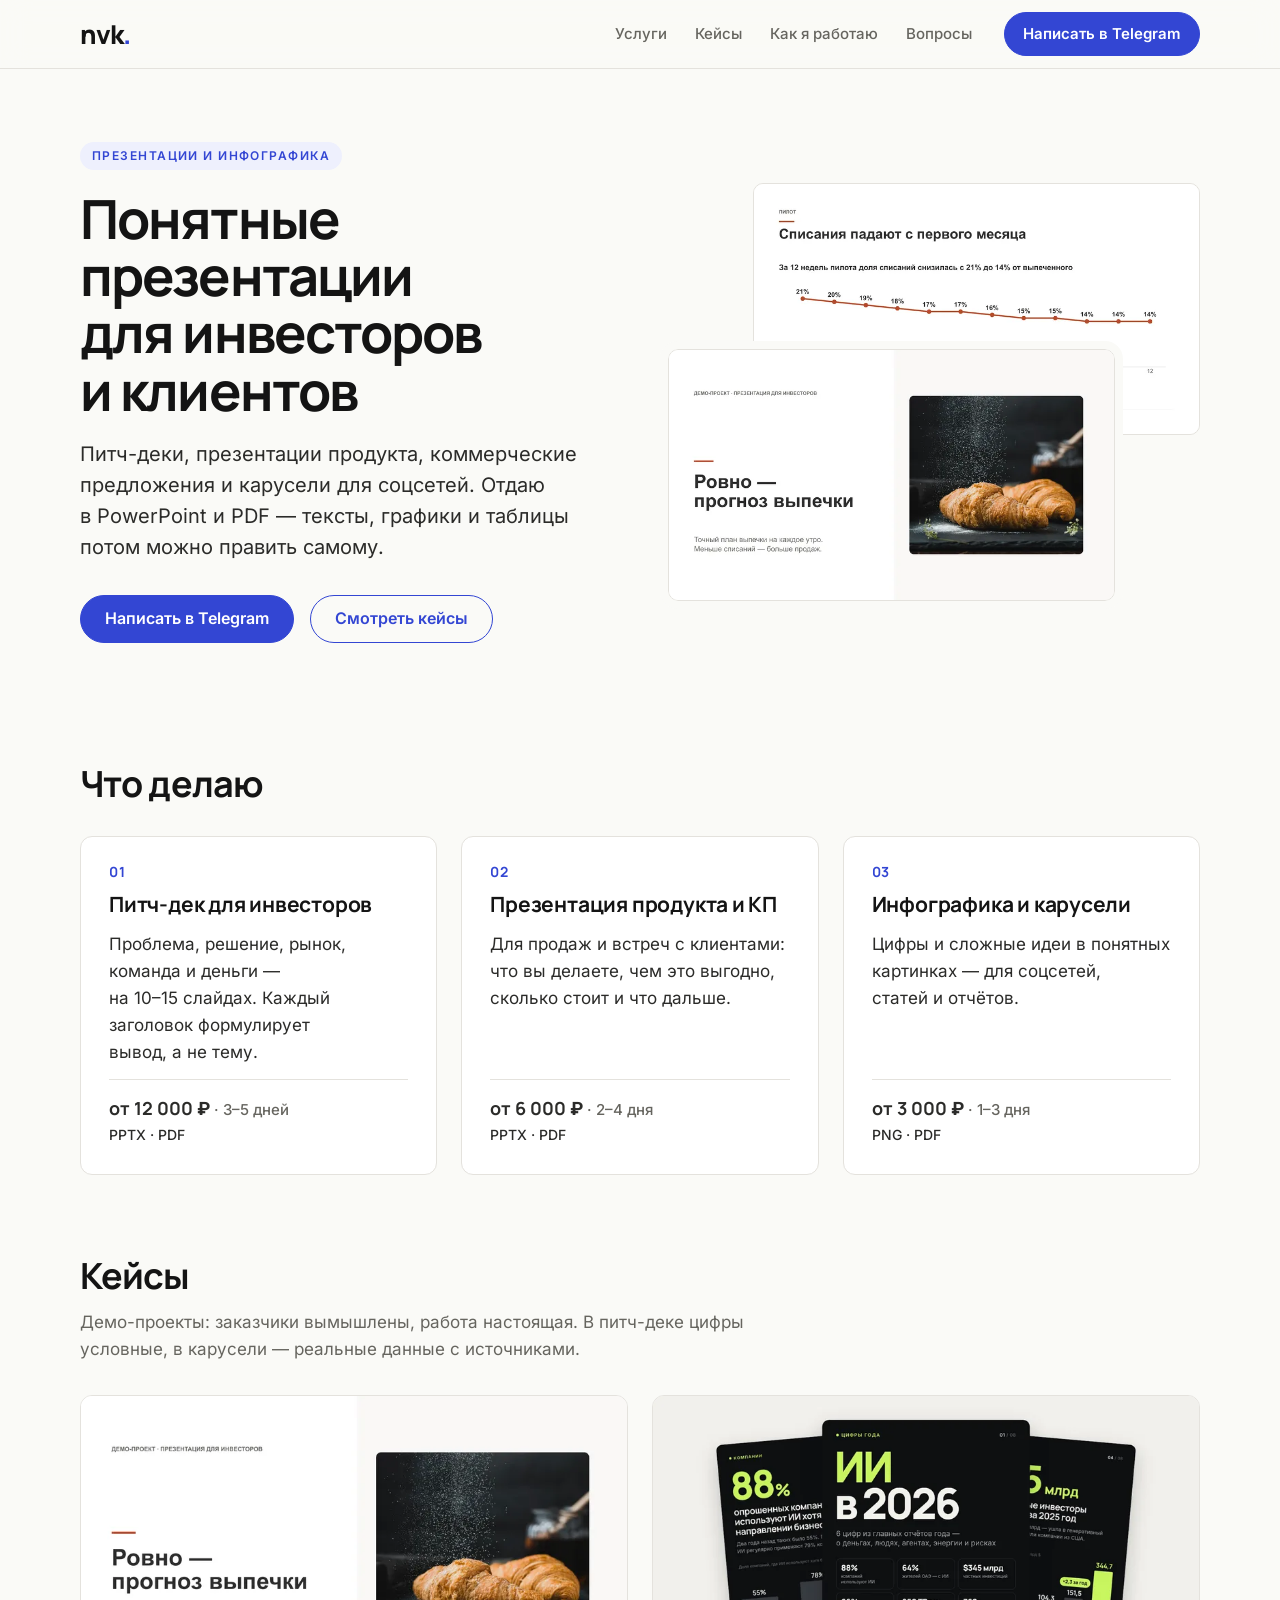
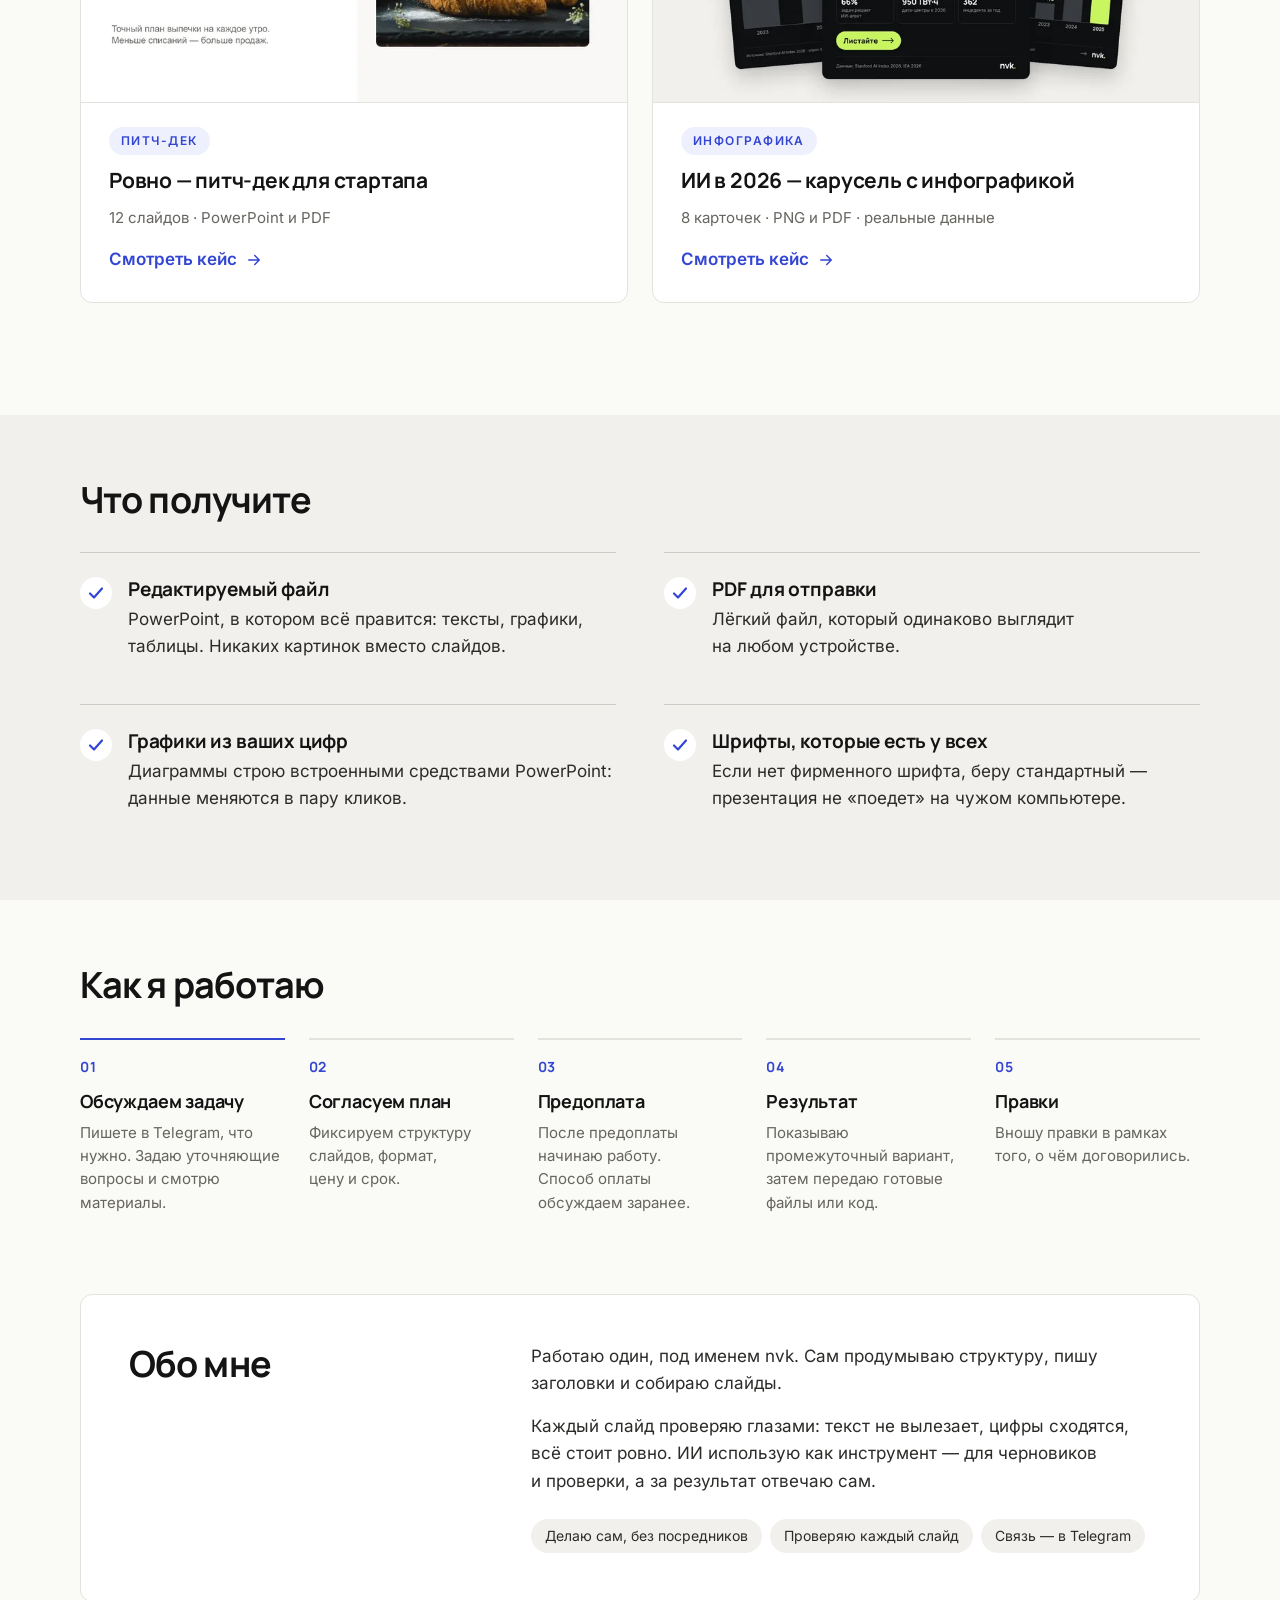
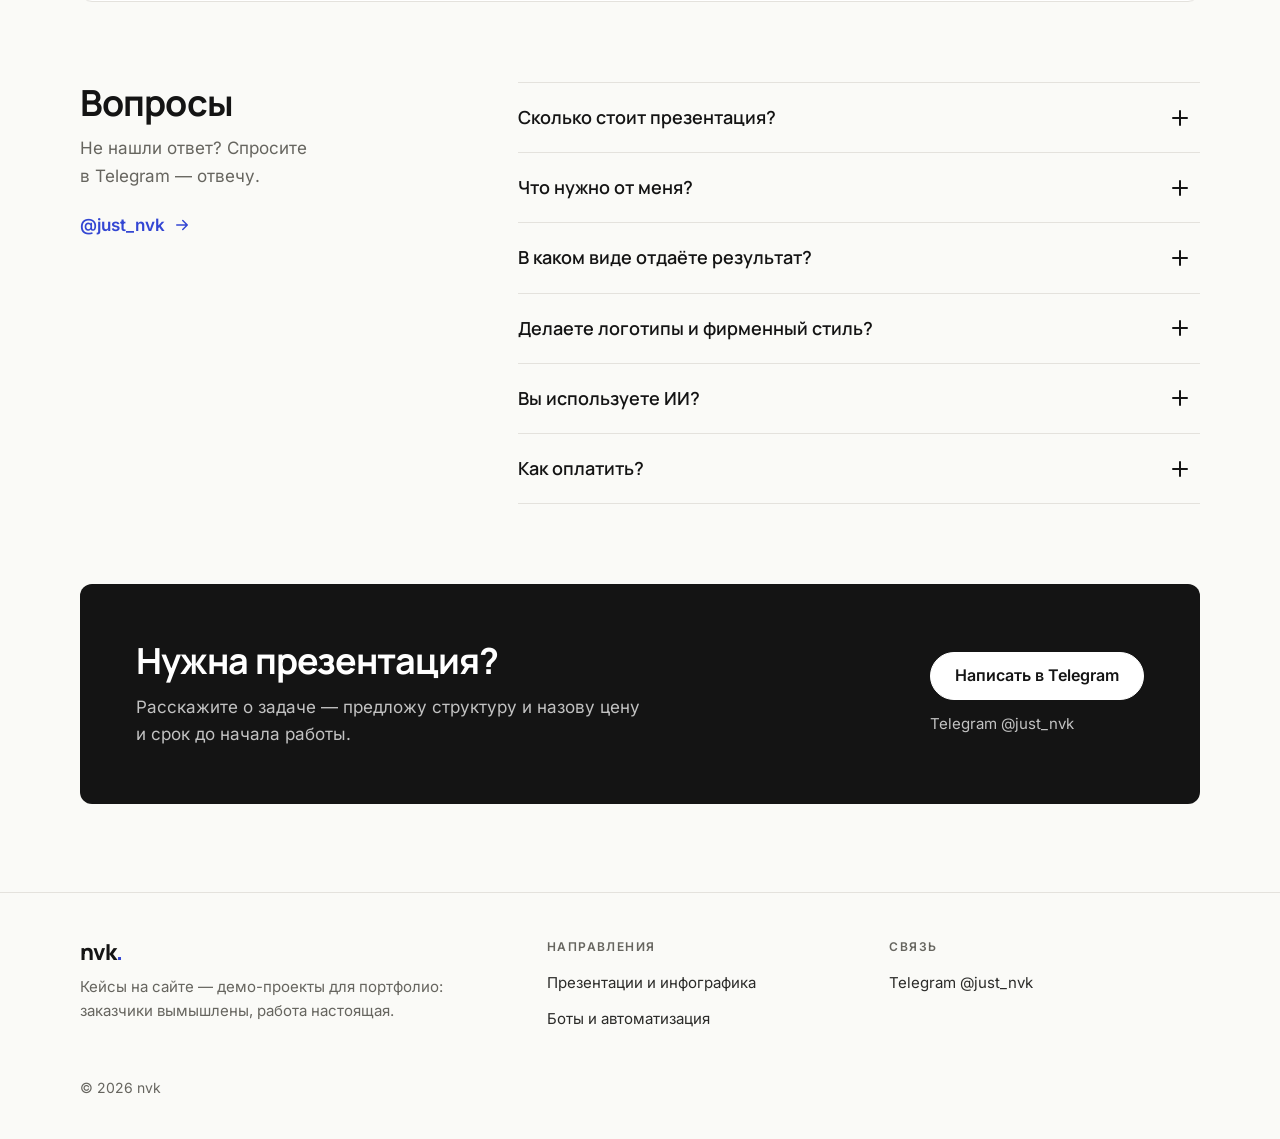
==== commit aae11912: "Кейс «ИИ в 2026»: карусель с инфографикой по данным Stanford AI Index и IEA" ====
--- a/docs/design/index.html
+++ b/docs/design/index.html
@@ -22,7 +22,7 @@
 <link rel="apple-touch-icon" href="../apple-touch-icon.png">
 <link rel="preload" href="../assets/fonts/inter-cyrillic.woff2" as="font" type="font/woff2" crossorigin>
 <link rel="preload" href="../assets/fonts/manrope-cyrillic.woff2" as="font" type="font/woff2" crossorigin>
-<link rel="stylesheet" href="../assets/css/site.css?v=47641e12">
+<link rel="stylesheet" href="../assets/css/site.css?v=3ddd4fa3">
 </head>
 <body>
 <a class="skip" href="#main">Перейти к содержанию</a>
@@ -37,7 +37,7 @@
 <h1>Понятные презентации для инвесторов и клиентов</h1>
 <p class="lead"><span class="nw">Питч-деки</span>, презентации продукта, коммерческие предложения и карусели для соцсетей. Отдаю в PowerPoint и PDF — тексты, графики и таблицы потом можно править самому.</p>
 
-<div class="hero__actions"><a class="btn btn--primary" href="https://t.me/just_nvk" target="_blank" rel="noopener">Написать в Telegram</a><a class="btn btn--ghost" href="#cases">Смотреть кейс</a></div></div>
+<div class="hero__actions"><a class="btn btn--primary" href="https://t.me/just_nvk" target="_blank" rel="noopener">Написать в Telegram</a><a class="btn btn--ghost" href="#cases">Смотреть кейсы</a></div></div>
 <div class="hero__visual"><div class="deck-stack">
 <img class="deck-stack__back" src="../assets/img/rovno/slide-06-800.webp" srcset="../assets/img/rovno/slide-06-800.webp 800w, ../assets/img/rovno/slide-06-1600.webp 1600w" sizes="(max-width: 899px) 90vw, 500px" width="1600" height="900" alt="Слайд «Пилот» из питч-дека «Ровно» с диаграммой списаний" fetchpriority="high" decoding="async">
 <img class="deck-stack__front" src="../assets/img/rovno/slide-01-800.webp" srcset="../assets/img/rovno/slide-01-800.webp 800w, ../assets/img/rovno/slide-01-1600.webp 1600w" sizes="(max-width: 899px) 90vw, 500px" width="1600" height="900" alt="Обложка питч-дека «Ровно»" fetchpriority="high" decoding="async">
@@ -48,8 +48,9 @@
 <ul class="svc"><li><h3><span class="nw">Питч-дек</span> для инвесторов</h3><p>Проблема, решение, рынок, команда и деньги — на <span class="nw">10–15</span> слайдах. Каждый заголовок формулирует вывод, а не тему.</p><div class="svc__foot"><p class="svc__price">от 12 000 ₽<span> · <span class="nw">3–5</span> дней</span></p><p class="svc__meta">PPTX · PDF</p></div></li><li><h3>Презентация продукта и КП</h3><p>Для продаж и встреч с клиентами: что вы делаете, чем это выгодно, сколько стоит и что дальше.</p><div class="svc__foot"><p class="svc__price">от 6 000 ₽<span> · <span class="nw">2–4</span> дня</span></p><p class="svc__meta">PPTX · PDF</p></div></li><li><h3>Инфографика и карусели</h3><p>Цифры и сложные идеи в понятных картинках — для соцсетей, статей и отчётов.</p><div class="svc__foot"><p class="svc__price">от 3 000 ₽<span> · <span class="nw">1–3</span> дня</span></p><p class="svc__meta">PNG · PDF</p></div></li></ul>
 </div></section>
 <section class="section" id="cases" aria-labelledby="cases-title"><div class="container">
-<div class="section__head"><h2 id="cases-title">Кейсы</h2><p><span class="nw">Демо-проекты</span>: компании и цифры вымышлены, работа настоящая.</p></div>
-<div class="cards cards--1"><a class="card card--wide" href="../cases/rovno/"><div class="card__media"><img src="../assets/img/rovno/slide-01-800.webp" srcset="../assets/img/rovno/slide-01-800.webp 800w, ../assets/img/rovno/slide-01-1600.webp 1600w" sizes="(max-width: 899px) 100vw, 640px" width="1600" height="900" alt="Обложка питч-дека «Ровно»: прогноз выпечки для кофеен" loading="lazy" decoding="async"></div><div class="card__body"><div class="card__tags"><span class="kicker"><span class="nw">Питч-дек</span></span></div><h3>Ровно — <span class="nw">питч-дек</span> для стартапа</h3><p class="card__meta">12 слайдов · PowerPoint и PDF</p><span class="link-more">Смотреть кейс <svg viewBox="0 0 24 24" fill="none" stroke="currentColor" stroke-width="2" stroke-linecap="round" stroke-linejoin="round" aria-hidden="true"><path d="M5 12h14M13 6l6 6-6 6"/></svg></span></div></a></div>
+<div class="section__head"><h2 id="cases-title">Кейсы</h2><p><span class="nw">Демо-проекты</span>: заказчики вымышлены, работа настоящая. В <span class="nw">питч-деке</span> цифры условные, в карусели — реальные данные с источниками.</p></div>
+<div class="cards cards--2"><a class="card" href="../cases/rovno/"><div class="card__media"><img src="../assets/img/rovno/slide-01-800.webp" srcset="../assets/img/rovno/slide-01-800.webp 800w, ../assets/img/rovno/slide-01-1600.webp 1600w" sizes="(max-width: 899px) 100vw, 540px" width="1600" height="900" alt="Обложка питч-дека «Ровно»: прогноз выпечки для кофеен" loading="lazy" decoding="async"></div><div class="card__body"><div class="card__tags"><span class="kicker"><span class="nw">Питч-дек</span></span></div><h3>Ровно — <span class="nw">питч-дек</span> для стартапа</h3><p class="card__meta">12 слайдов · PowerPoint и PDF</p><span class="link-more">Смотреть кейс <svg viewBox="0 0 24 24" fill="none" stroke="currentColor" stroke-width="2" stroke-linecap="round" stroke-linejoin="round" aria-hidden="true"><path d="M5 12h14M13 6l6 6-6 6"/></svg></span></div></a>
+<a class="card" href="../cases/ai-2026/"><div class="card__media"><img src="../assets/img/ai/cover-800.webp" srcset="../assets/img/ai/cover-800.webp 800w, ../assets/img/ai/cover-1600.webp 1600w" sizes="(max-width: 899px) 100vw, 540px" width="1600" height="900" alt="Три карточки карусели «ИИ в 2026»: обложка, 88% компаний используют ИИ и $345 млрд инвестиций" loading="lazy" decoding="async"></div><div class="card__body"><div class="card__tags"><span class="kicker">Инфографика</span></div><h3>ИИ в 2026 — карусель с инфографикой</h3><p class="card__meta">8 карточек · PNG и PDF · реальные данные</p><span class="link-more">Смотреть кейс <svg viewBox="0 0 24 24" fill="none" stroke="currentColor" stroke-width="2" stroke-linecap="round" stroke-linejoin="round" aria-hidden="true"><path d="M5 12h14M13 6l6 6-6 6"/></svg></span></div></a></div>
 </div></section>
 <section class="section--band" id="benefits" aria-labelledby="benefits-title"><div class="container">
 <div class="section__head"><h2 id="benefits-title">Что получите</h2></div>
@@ -74,7 +75,7 @@
 </main>
 <footer class="site-footer"><div class="container">
 <div class="site-footer__grid">
-<div class="site-footer__about"><a class="wordmark" href="../" aria-label="nvk — на главную">nvk<i>.</i></a><p>Кейсы на сайте — <span class="nw">демо-проекты</span>: компании, люди и цифры вымышлены, работа настоящая.</p></div>
+<div class="site-footer__about"><a class="wordmark" href="../" aria-label="nvk — на главную">nvk<i>.</i></a><p>Кейсы на сайте — <span class="nw">демо-проекты</span> для портфолио: заказчики вымышлены, работа настоящая.</p></div>
 <div><h2>Направления</h2><ul><li><a href="../design/">Презентации и инфографика</a></li><li><a href="../dev/">Боты и автоматизация</a></li></ul></div>
 <div><h2>Связь</h2><ul><li><a href="https://t.me/just_nvk" target="_blank" rel="noopener">Telegram @just_nvk</a></li></ul></div>
 </div>
--- a/docs/assets/css/site.css
+++ b/docs/assets/css/site.css
@@ -284,6 +284,17 @@
 .gallery figcaption{margin-top:12px;font-size:15px;color:var(--muted)}
 .gallery figcaption b{color:var(--ink);font-weight:600;margin-right:8px;font-variant-numeric:tabular-nums}
 @media (max-width:699px){.gallery{grid-template-columns:1fr;gap:24px}}
+.gallery--cards{grid-template-columns:repeat(4,minmax(0,1fr));gap:28px 16px}
+.gallery--cards a{border-color:transparent;background:#0E0F11;border-radius:var(--radius)}
+.gallery--cards a:hover{border-color:var(--ink)}
+.gallery--cards img{width:100%;height:auto}
+@media (max-width:899px){.gallery--cards{grid-template-columns:repeat(2,minmax(0,1fr));gap:20px 12px}}
+.sources{display:grid;gap:12px}
+.sources li{padding:18px 22px;background:var(--white);border:1px solid var(--line);border-radius:var(--radius)}
+.sources a{display:inline-flex;align-items:center;gap:8px;font-weight:600;color:var(--accent);text-decoration:none}
+.sources a:hover{color:var(--accent-hover);text-decoration:underline;text-underline-offset:3px}
+.sources a svg{width:16px;height:16px;flex:none}
+.sources p{margin-top:6px;font-size:15px;line-height:1.55;color:var(--text)}
 .downloads{display:flex;flex-wrap:wrap;gap:12px}
 .downloads small{font-weight:500;opacity:.75}
 .credits,.note{font-size:14px;color:var(--muted)}
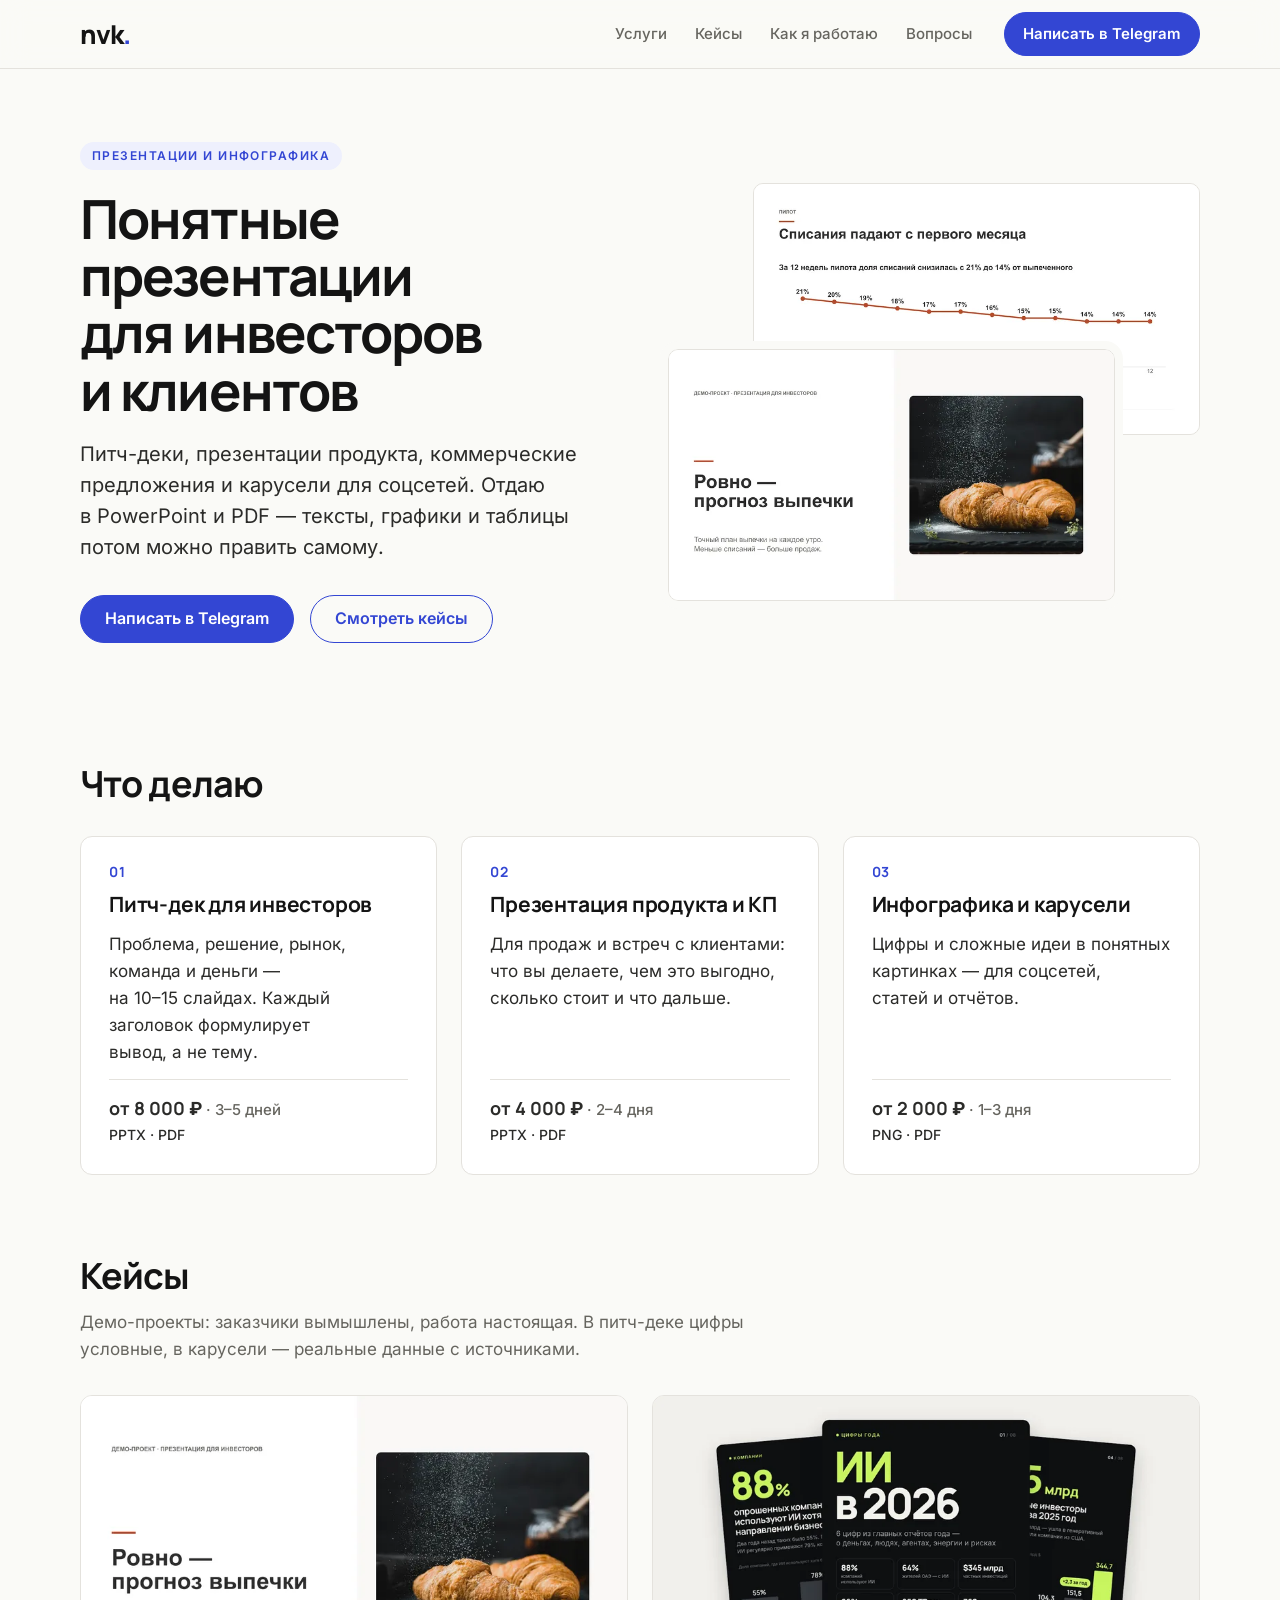
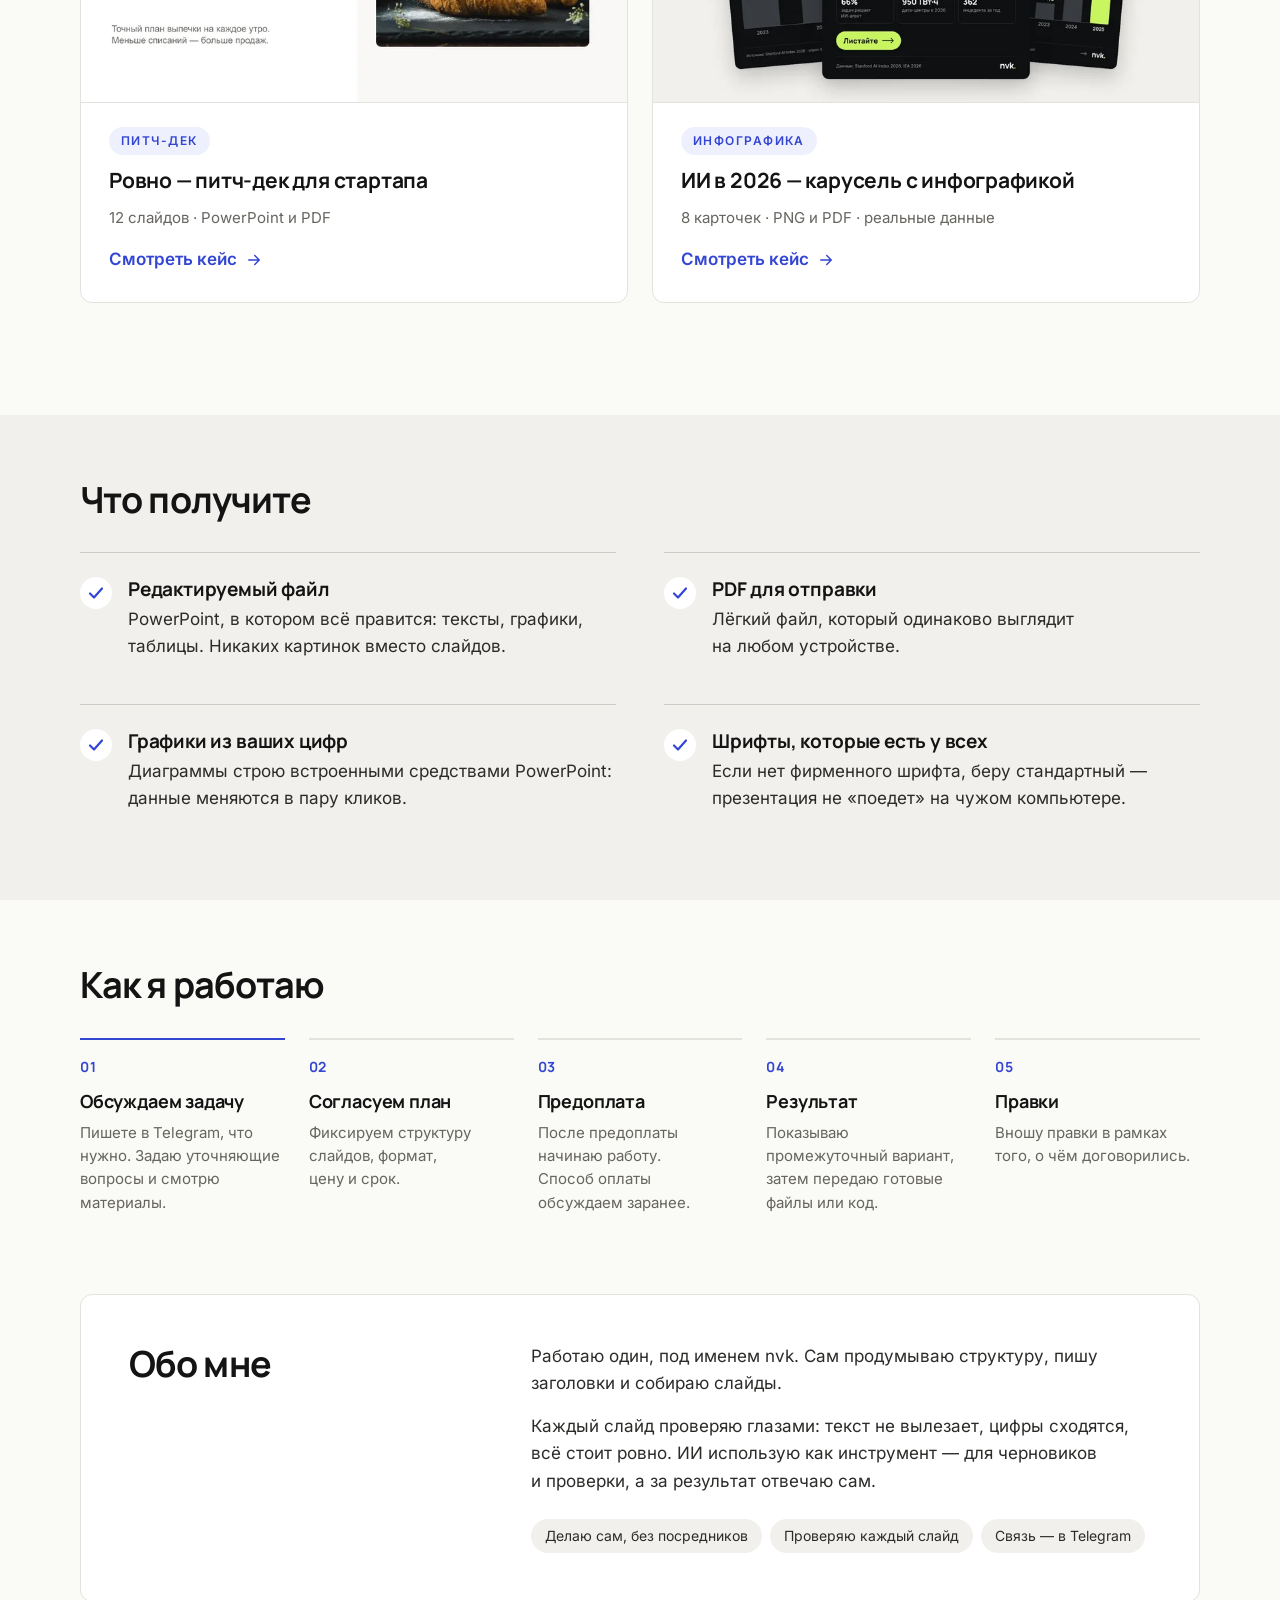
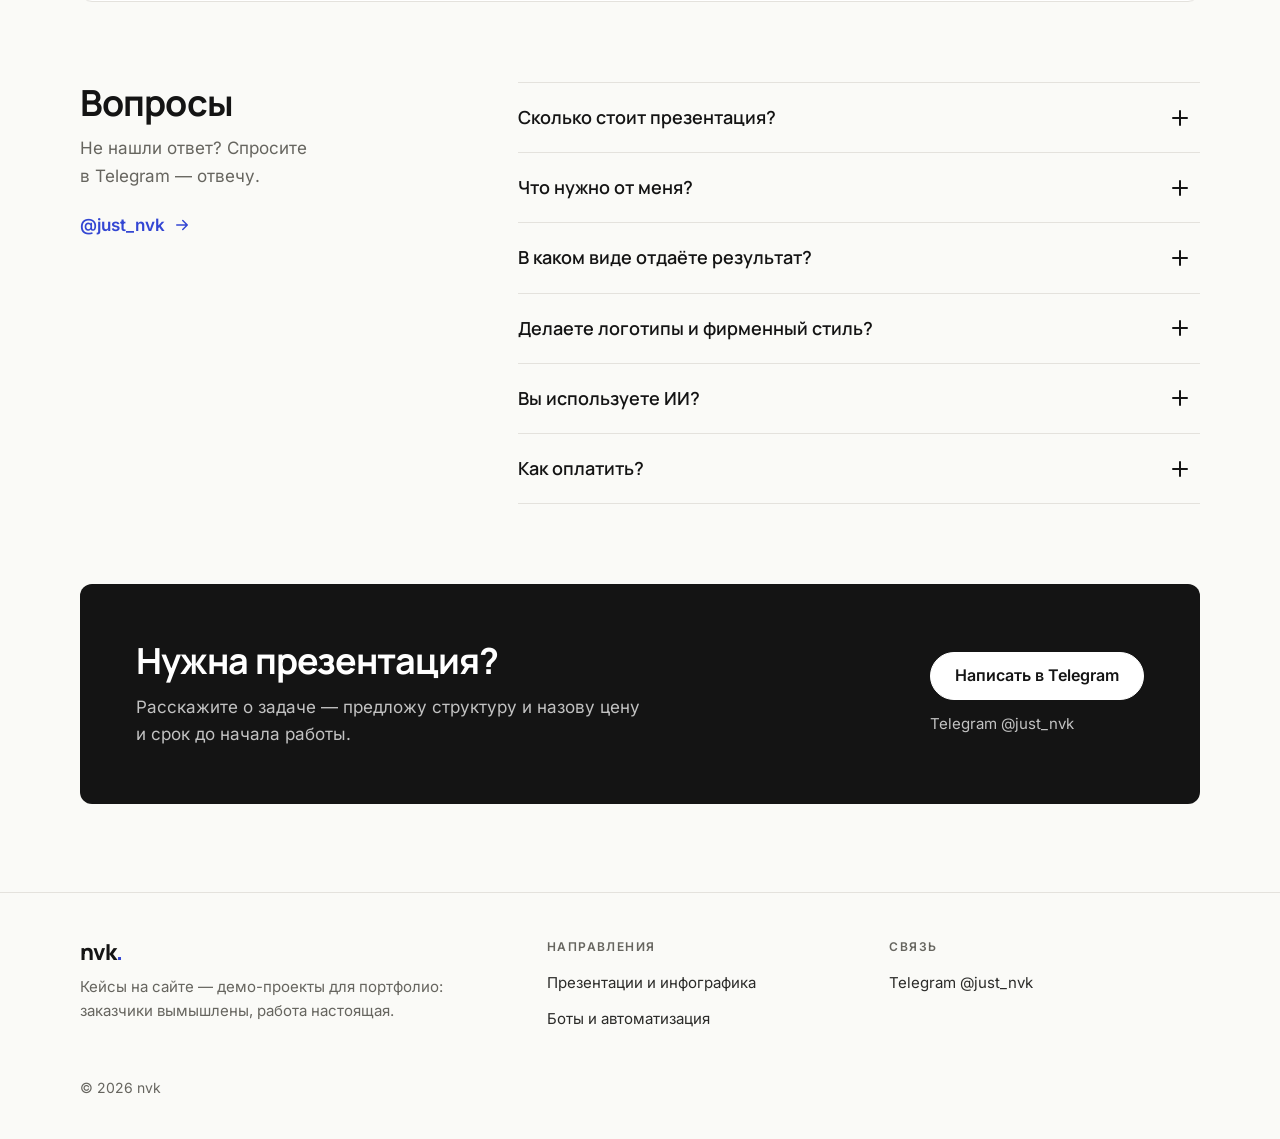
==== commit 5e5e5d29: "Цены: стартовые ориентиры под рынок фриланса" ====
--- a/docs/design/index.html
+++ b/docs/design/index.html
@@ -22,7 +22,7 @@
 <link rel="apple-touch-icon" href="../apple-touch-icon.png">
 <link rel="preload" href="../assets/fonts/inter-cyrillic.woff2" as="font" type="font/woff2" crossorigin>
 <link rel="preload" href="../assets/fonts/manrope-cyrillic.woff2" as="font" type="font/woff2" crossorigin>
-<link rel="stylesheet" href="../assets/css/site.css?v=3ddd4fa3">
+<link rel="stylesheet" href="../assets/css/site.css?v=aff343ee">
 </head>
 <body>
 <a class="skip" href="#main">Перейти к содержанию</a>
@@ -45,7 +45,7 @@
 </div></section>
 <section class="section" id="services" aria-labelledby="services-title"><div class="container">
 <div class="section__head"><h2 id="services-title">Что делаю</h2></div>
-<ul class="svc"><li><h3><span class="nw">Питч-дек</span> для инвесторов</h3><p>Проблема, решение, рынок, команда и деньги — на <span class="nw">10–15</span> слайдах. Каждый заголовок формулирует вывод, а не тему.</p><div class="svc__foot"><p class="svc__price">от 12 000 ₽<span> · <span class="nw">3–5</span> дней</span></p><p class="svc__meta">PPTX · PDF</p></div></li><li><h3>Презентация продукта и КП</h3><p>Для продаж и встреч с клиентами: что вы делаете, чем это выгодно, сколько стоит и что дальше.</p><div class="svc__foot"><p class="svc__price">от 6 000 ₽<span> · <span class="nw">2–4</span> дня</span></p><p class="svc__meta">PPTX · PDF</p></div></li><li><h3>Инфографика и карусели</h3><p>Цифры и сложные идеи в понятных картинках — для соцсетей, статей и отчётов.</p><div class="svc__foot"><p class="svc__price">от 3 000 ₽<span> · <span class="nw">1–3</span> дня</span></p><p class="svc__meta">PNG · PDF</p></div></li></ul>
+<ul class="svc"><li><h3><span class="nw">Питч-дек</span> для инвесторов</h3><p>Проблема, решение, рынок, команда и деньги — на <span class="nw">10–15</span> слайдах. Каждый заголовок формулирует вывод, а не тему.</p><div class="svc__foot"><p class="svc__price">от 8 000 ₽<span> · <span class="nw">3–5</span> дней</span></p><p class="svc__meta">PPTX · PDF</p></div></li><li><h3>Презентация продукта и КП</h3><p>Для продаж и встреч с клиентами: что вы делаете, чем это выгодно, сколько стоит и что дальше.</p><div class="svc__foot"><p class="svc__price">от 4 000 ₽<span> · <span class="nw">2–4</span> дня</span></p><p class="svc__meta">PPTX · PDF</p></div></li><li><h3>Инфографика и карусели</h3><p>Цифры и сложные идеи в понятных картинках — для соцсетей, статей и отчётов.</p><div class="svc__foot"><p class="svc__price">от 2 000 ₽<span> · <span class="nw">1–3</span> дня</span></p><p class="svc__meta">PNG · PDF</p></div></li></ul>
 </div></section>
 <section class="section" id="cases" aria-labelledby="cases-title"><div class="container">
 <div class="section__head"><h2 id="cases-title">Кейсы</h2><p><span class="nw">Демо-проекты</span>: заказчики вымышлены, работа настоящая. В <span class="nw">питч-деке</span> цифры условные, в карусели — реальные данные с источниками.</p></div>
@@ -66,7 +66,7 @@
 </div></div></section>
 <section class="section" id="faq" aria-labelledby="faq-title"><div class="container faq-wrap">
 <div class="faq-wrap__head"><h2 id="faq-title">Вопросы</h2><p>Не нашли ответ? Спросите в Telegram — отвечу.</p><a class="link-more" href="https://t.me/just_nvk" target="_blank" rel="noopener">@just_nvk <svg viewBox="0 0 24 24" fill="none" stroke="currentColor" stroke-width="2" stroke-linecap="round" stroke-linejoin="round" aria-hidden="true"><path d="M5 12h14M13 6l6 6-6 6"/></svg></a></div>
-<div class="faq"><details><summary>Сколько стоит презентация?</summary><p><span class="nw">Питч-дек</span> — от 12 000 ₽, презентация продукта или КП — от 6 000 ₽, карусель — от 3 000 ₽. Точную цену и срок называю до начала работы: они зависят от объёма и того, какие материалы уже есть.</p></details><details><summary>Что нужно от меня?</summary><p>Тексты, цифры и логотип — или просто черновик либо старая презентация. Если материалов мало, помогу со структурой и формулировками.</p></details><details><summary>В каком виде отдаёте результат?</summary><p>Презентации — в PowerPoint (PPTX) и PDF. Инфографику — в PNG и PDF. В PPTX всё редактируется: тексты, графики и таблицы.</p></details><details><summary>Делаете логотипы и фирменный стиль?</summary><p>Нет. Если у вас есть брендбук, следую ему. Если нет, подберу аккуратное оформление под вашу компанию.</p></details><details><summary>Вы используете ИИ?</summary><p>Да, как инструмент: для черновиков и проверки. Структуру, тексты и каждый слайд проверяю сам и отвечаю за результат.</p></details><details><summary>Как оплатить?</summary><p>Работаю по предоплате. Способ оплаты обсуждаем до старта.</p></details></div>
+<div class="faq"><details><summary>Сколько стоит презентация?</summary><p><span class="nw">Питч-дек</span> — от 8 000 ₽, презентация продукта или КП — от 4 000 ₽, карусель — от 2 000 ₽. Точную цену и срок называю до начала работы: они зависят от объёма и того, какие материалы уже есть.</p></details><details><summary>Что нужно от меня?</summary><p>Тексты, цифры и логотип — или просто черновик либо старая презентация. Если материалов мало, помогу со структурой и формулировками.</p></details><details><summary>В каком виде отдаёте результат?</summary><p>Презентации — в PowerPoint (PPTX) и PDF. Инфографику — в PNG и PDF. В PPTX всё редактируется: тексты, графики и таблицы.</p></details><details><summary>Делаете логотипы и фирменный стиль?</summary><p>Нет. Если у вас есть брендбук, следую ему. Если нет, подберу аккуратное оформление под вашу компанию.</p></details><details><summary>Вы используете ИИ?</summary><p>Да, как инструмент: для черновиков и проверки. Структуру, тексты и каждый слайд проверяю сам и отвечаю за результат.</p></details><details><summary>Как оплатить?</summary><p>Работаю по предоплате. Способ оплаты обсуждаем до старта.</p></details></div>
 </div></section>
 <section class="section" aria-labelledby="cta-title"><div class="container"><div class="cta-band">
 <div><h2 id="cta-title">Нужна презентация?</h2><p>Расскажите о задаче — предложу структуру и назову цену и срок до начала работы.</p></div>
--- a/docs/assets/css/site.css
+++ b/docs/assets/css/site.css
@@ -268,7 +268,7 @@
 .case-sec:first-of-type{border-top:0}
 .case-sec__body{display:flex;flex-direction:column;gap:16px;max-width:720px}
 .case-sec__body > *{min-width:0}
-@media (max-width:899px){.case-sec{grid-template-columns:1fr;padding:40px 0}}
+@media (max-width:899px){.case-sec{grid-template-columns:minmax(0,1fr);padding:40px 0}}
 .flow{display:flex;flex-wrap:wrap;gap:8px 6px;align-items:center}
 .flow li{display:inline-flex;align-items:center;gap:6px;font-size:15px;font-weight:500}
 .flow li span{padding:8px 12px;border:1px solid var(--line);border-radius:999px;background:var(--white)}
@@ -317,6 +317,8 @@
 @media (max-width:599px){.arch div{grid-template-columns:1fr}}
 .term{margin:0;padding:20px 24px;border-radius:var(--radius);background:var(--ink);color:#C9C8C1;font:400 14px/1.75 var(--font-mono);white-space:pre-wrap;overflow-wrap:anywhere}
 .term code{font:inherit}
+.term__progress{display:inline-flex;width:100%;gap:2ch;vertical-align:top;white-space:pre}
+.term__progress span:first-child{overflow:hidden;min-width:0}
 .term__cmd{color:#fff}
 .term__cmd::before{content:"$ ";color:#8F8E87}
 .term__ok{color:#8BE3B0}
@@ -350,3 +352,6 @@
 .notfound h1{font-size:clamp(36px,4.4vw,52px);letter-spacing:-.035em;margin:20px 0 16px}
 
 @media (prefers-reduced-motion:reduce){*,*::before,*::after{transition:none!important;animation:none!important}}
+.case-shot img{display:block;width:100%;height:auto;border:1px solid var(--line);border-radius:var(--radius-sm);background:var(--surface)}
+.case-shot figcaption{margin-top:12px;font-size:15px;color:var(--muted)}
+@media (max-width:699px){.case-shot img{max-width:480px;margin-inline:auto}.case-shot figcaption{text-align:center}}
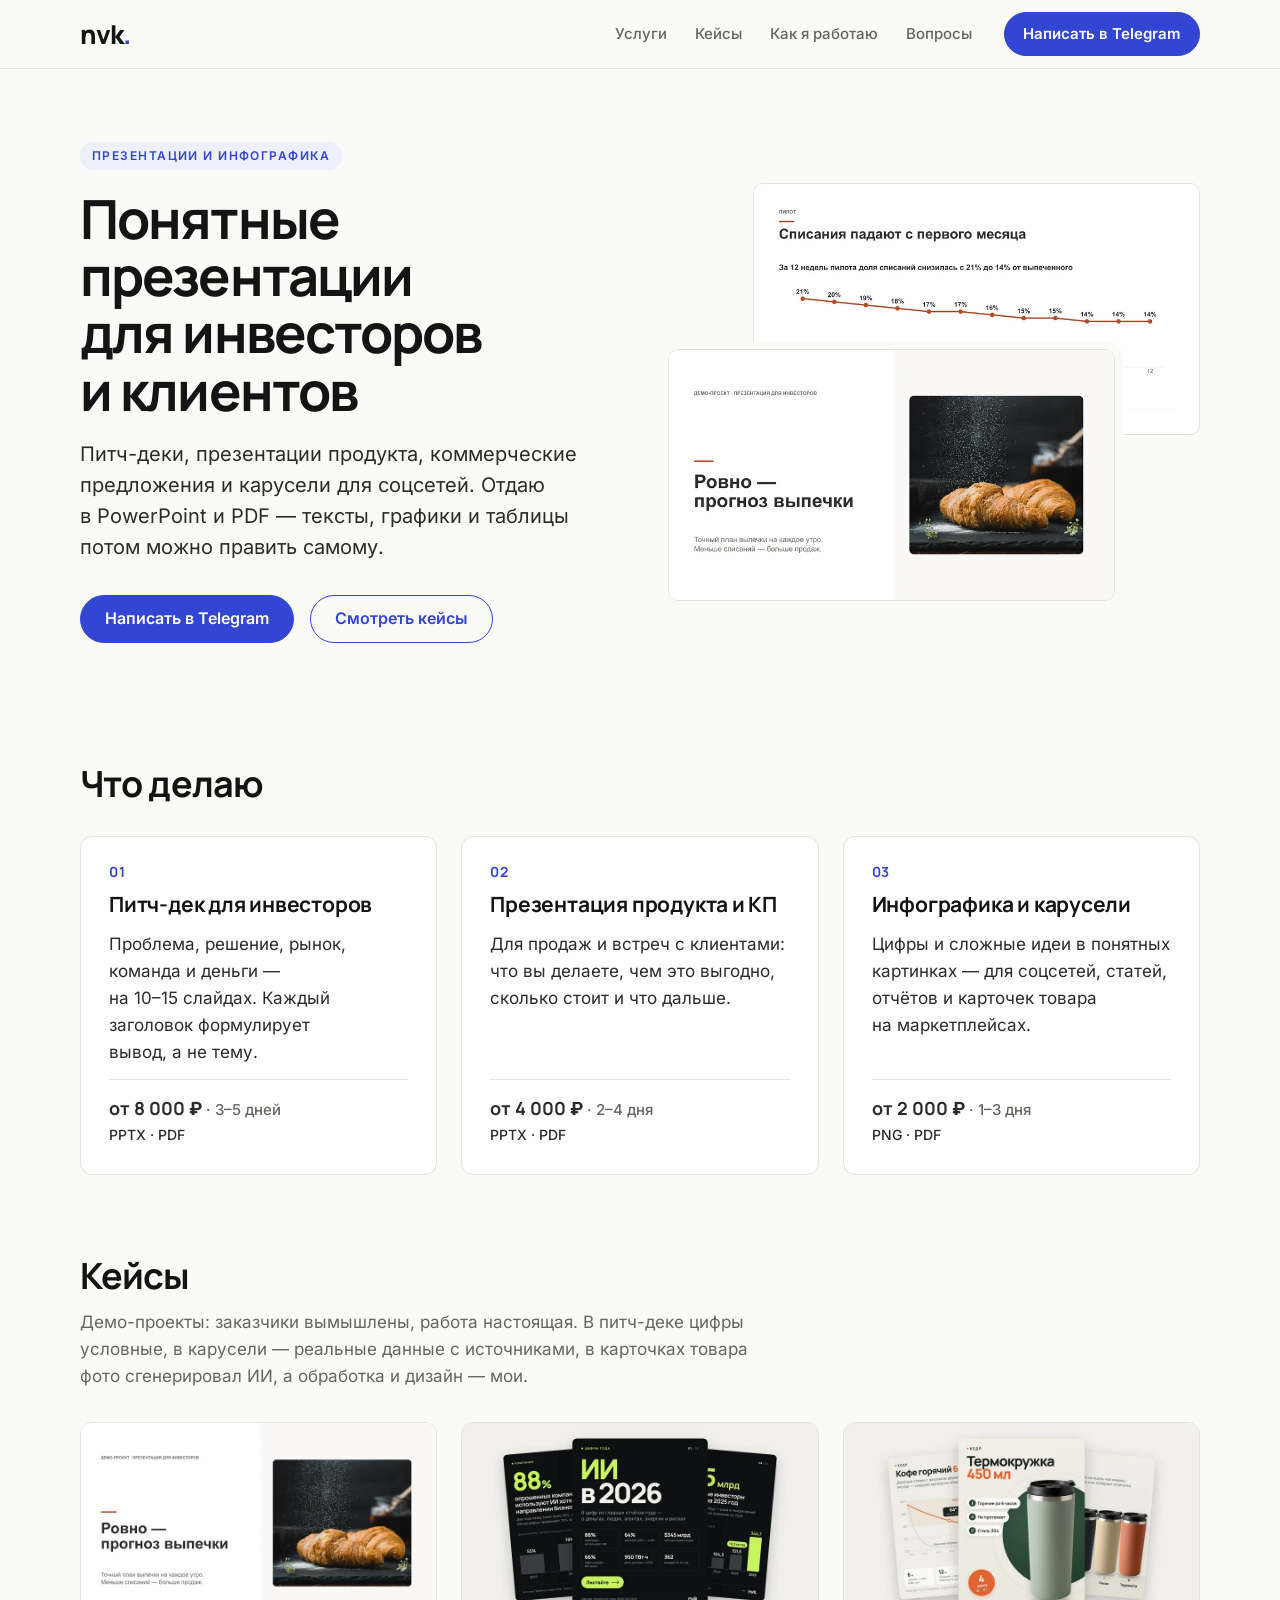
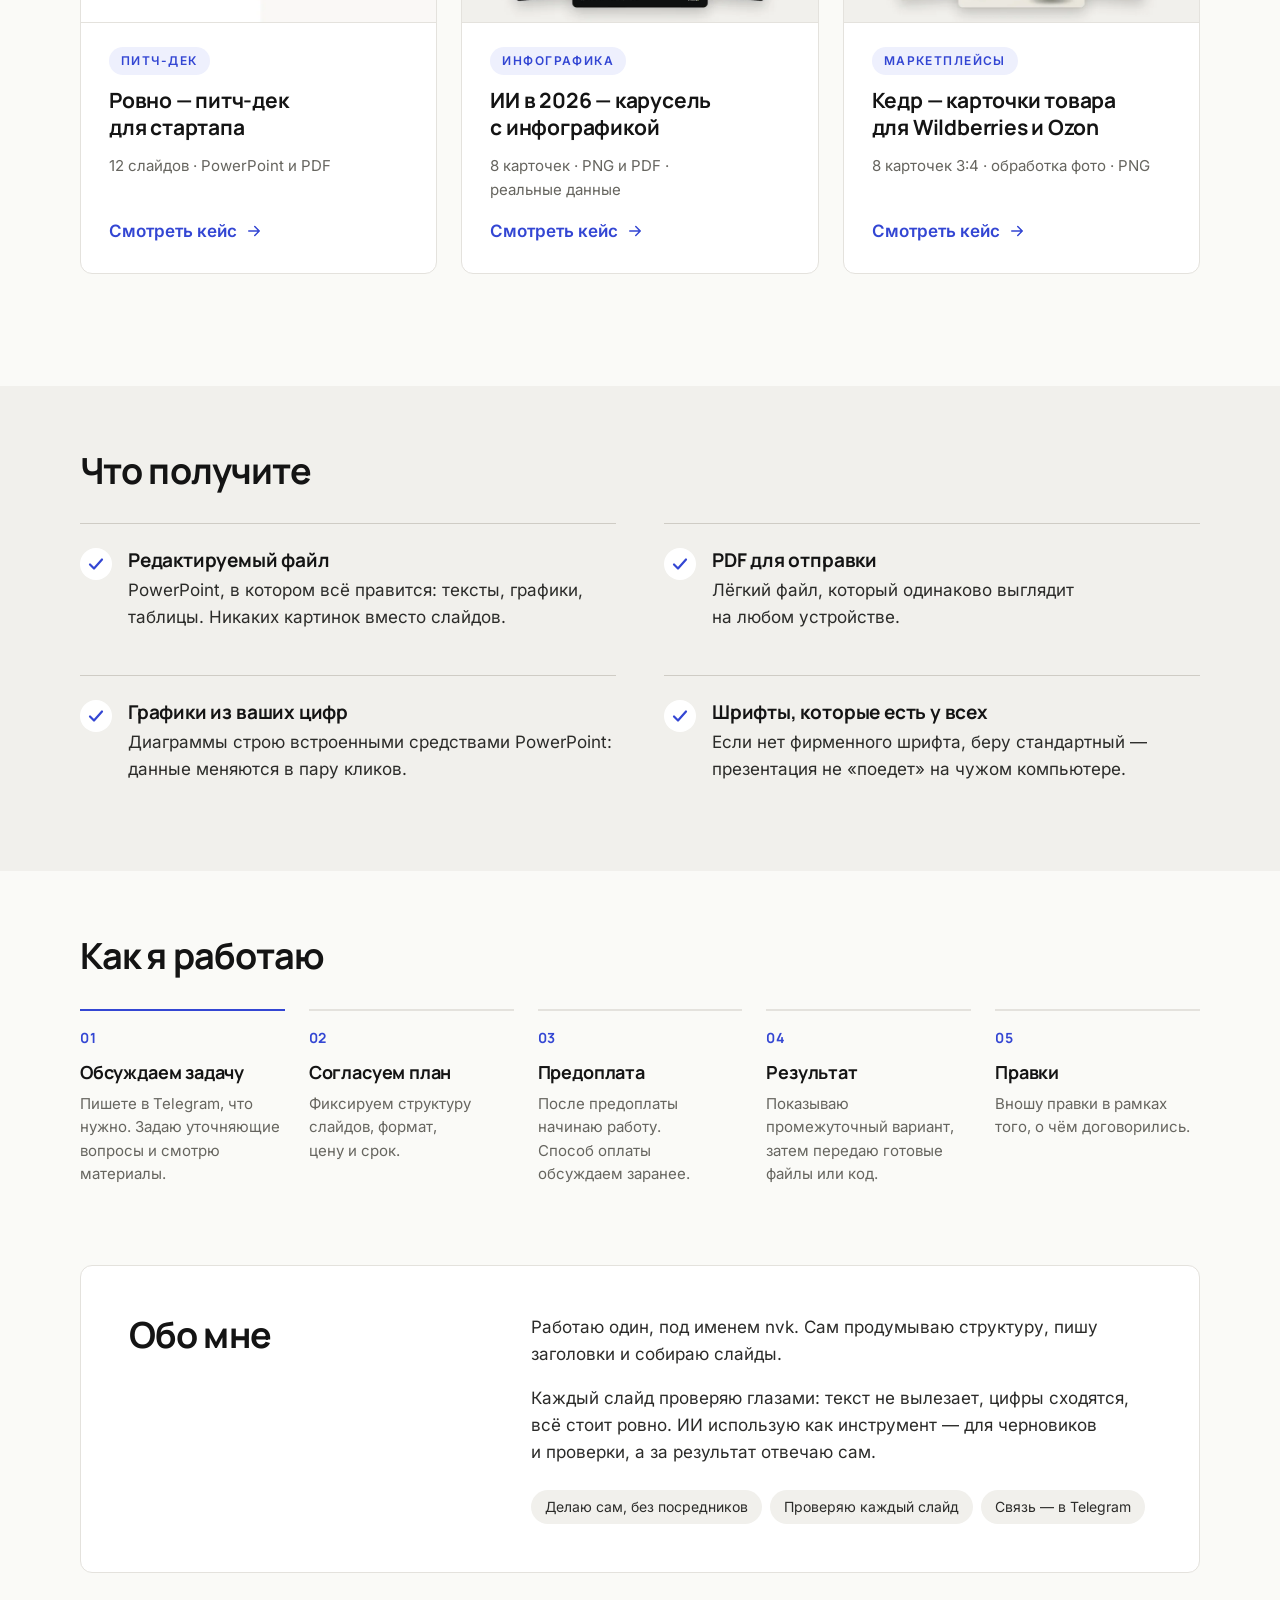
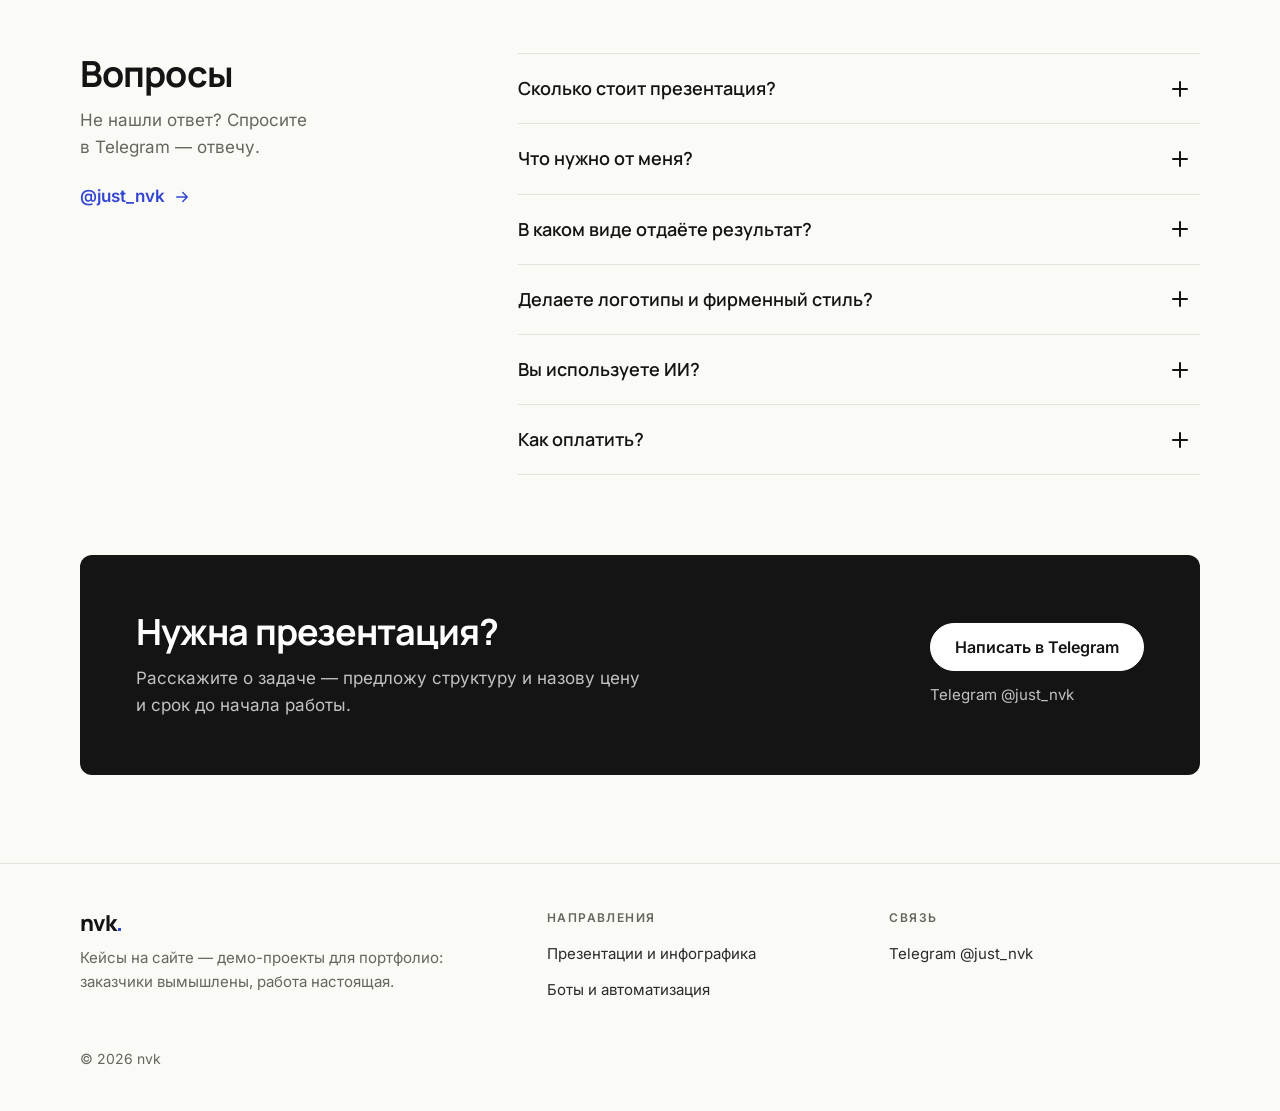
==== commit 2555b2e9: "Кейс «Кедр»: карточки товара для маркетплейса — 8 карточек 3:4, обработка фото, превью, PNG и PDF" ====
--- a/docs/design/index.html
+++ b/docs/design/index.html
@@ -4,12 +4,12 @@
 <meta charset="utf-8">
 <meta name="viewport" content="width=device-width, initial-scale=1">
 <title>Презентации и инфографика — nvk</title>
-<meta name="description" content="Питч-деки, презентации продукта, коммерческие предложения и карусели. PowerPoint и PDF, которые можно править самому.">
+<meta name="description" content="Питч-деки, презентации продукта, коммерческие предложения, карусели и карточки для маркетплейсов. PowerPoint, PDF и PNG.">
 <meta property="og:type" content="website">
 <meta property="og:locale" content="ru_RU">
 <meta property="og:site_name" content="nvk">
 <meta property="og:title" content="Презентации и инфографика — nvk">
-<meta property="og:description" content="Питч-деки, презентации продукта, коммерческие предложения и карусели. PowerPoint и PDF, которые можно править самому.">
+<meta property="og:description" content="Питч-деки, презентации продукта, коммерческие предложения, карусели и карточки для маркетплейсов. PowerPoint, PDF и PNG.">
 <link rel="canonical" href="https://just-nvk.github.io/design/">
 <meta property="og:url" content="https://just-nvk.github.io/design/">
 <meta property="og:image" content="https://just-nvk.github.io/assets/img/og/design.png">
@@ -22,7 +22,7 @@
 <link rel="apple-touch-icon" href="../apple-touch-icon.png">
 <link rel="preload" href="../assets/fonts/inter-cyrillic.woff2" as="font" type="font/woff2" crossorigin>
 <link rel="preload" href="../assets/fonts/manrope-cyrillic.woff2" as="font" type="font/woff2" crossorigin>
-<link rel="stylesheet" href="../assets/css/site.css?v=aff343ee">
+<link rel="stylesheet" href="../assets/css/site.css?v=3607f835">
 </head>
 <body>
 <a class="skip" href="#main">Перейти к содержанию</a>
@@ -45,12 +45,13 @@
 </div></section>
 <section class="section" id="services" aria-labelledby="services-title"><div class="container">
 <div class="section__head"><h2 id="services-title">Что делаю</h2></div>
-<ul class="svc"><li><h3><span class="nw">Питч-дек</span> для инвесторов</h3><p>Проблема, решение, рынок, команда и деньги — на <span class="nw">10–15</span> слайдах. Каждый заголовок формулирует вывод, а не тему.</p><div class="svc__foot"><p class="svc__price">от 8 000 ₽<span> · <span class="nw">3–5</span> дней</span></p><p class="svc__meta">PPTX · PDF</p></div></li><li><h3>Презентация продукта и КП</h3><p>Для продаж и встреч с клиентами: что вы делаете, чем это выгодно, сколько стоит и что дальше.</p><div class="svc__foot"><p class="svc__price">от 4 000 ₽<span> · <span class="nw">2–4</span> дня</span></p><p class="svc__meta">PPTX · PDF</p></div></li><li><h3>Инфографика и карусели</h3><p>Цифры и сложные идеи в понятных картинках — для соцсетей, статей и отчётов.</p><div class="svc__foot"><p class="svc__price">от 2 000 ₽<span> · <span class="nw">1–3</span> дня</span></p><p class="svc__meta">PNG · PDF</p></div></li></ul>
+<ul class="svc"><li><h3><span class="nw">Питч-дек</span> для инвесторов</h3><p>Проблема, решение, рынок, команда и деньги — на <span class="nw">10–15</span> слайдах. Каждый заголовок формулирует вывод, а не тему.</p><div class="svc__foot"><p class="svc__price">от 8 000 ₽<span> · <span class="nw">3–5</span> дней</span></p><p class="svc__meta">PPTX · PDF</p></div></li><li><h3>Презентация продукта и КП</h3><p>Для продаж и встреч с клиентами: что вы делаете, чем это выгодно, сколько стоит и что дальше.</p><div class="svc__foot"><p class="svc__price">от 4 000 ₽<span> · <span class="nw">2–4</span> дня</span></p><p class="svc__meta">PPTX · PDF</p></div></li><li><h3>Инфографика и карусели</h3><p>Цифры и сложные идеи в понятных картинках — для соцсетей, статей, отчётов и карточек товара на маркетплейсах.</p><div class="svc__foot"><p class="svc__price">от 2 000 ₽<span> · <span class="nw">1–3</span> дня</span></p><p class="svc__meta">PNG · PDF</p></div></li></ul>
 </div></section>
 <section class="section" id="cases" aria-labelledby="cases-title"><div class="container">
-<div class="section__head"><h2 id="cases-title">Кейсы</h2><p><span class="nw">Демо-проекты</span>: заказчики вымышлены, работа настоящая. В <span class="nw">питч-деке</span> цифры условные, в карусели — реальные данные с источниками.</p></div>
-<div class="cards cards--2"><a class="card" href="../cases/rovno/"><div class="card__media"><img src="../assets/img/rovno/slide-01-800.webp" srcset="../assets/img/rovno/slide-01-800.webp 800w, ../assets/img/rovno/slide-01-1600.webp 1600w" sizes="(max-width: 899px) 100vw, 540px" width="1600" height="900" alt="Обложка питч-дека «Ровно»: прогноз выпечки для кофеен" loading="lazy" decoding="async"></div><div class="card__body"><div class="card__tags"><span class="kicker"><span class="nw">Питч-дек</span></span></div><h3>Ровно — <span class="nw">питч-дек</span> для стартапа</h3><p class="card__meta">12 слайдов · PowerPoint и PDF</p><span class="link-more">Смотреть кейс <svg viewBox="0 0 24 24" fill="none" stroke="currentColor" stroke-width="2" stroke-linecap="round" stroke-linejoin="round" aria-hidden="true"><path d="M5 12h14M13 6l6 6-6 6"/></svg></span></div></a>
-<a class="card" href="../cases/ai-2026/"><div class="card__media"><img src="../assets/img/ai/cover-800.webp" srcset="../assets/img/ai/cover-800.webp 800w, ../assets/img/ai/cover-1600.webp 1600w" sizes="(max-width: 899px) 100vw, 540px" width="1600" height="900" alt="Три карточки карусели «ИИ в 2026»: обложка, 88% компаний используют ИИ и $345 млрд инвестиций" loading="lazy" decoding="async"></div><div class="card__body"><div class="card__tags"><span class="kicker">Инфографика</span></div><h3>ИИ в 2026 — карусель с инфографикой</h3><p class="card__meta">8 карточек · PNG и PDF · реальные данные</p><span class="link-more">Смотреть кейс <svg viewBox="0 0 24 24" fill="none" stroke="currentColor" stroke-width="2" stroke-linecap="round" stroke-linejoin="round" aria-hidden="true"><path d="M5 12h14M13 6l6 6-6 6"/></svg></span></div></a></div>
+<div class="section__head"><h2 id="cases-title">Кейсы</h2><p><span class="nw">Демо-проекты</span>: заказчики вымышлены, работа настоящая. В <span class="nw">питч-деке</span> цифры условные, в карусели — реальные данные с источниками, в карточках товара фото сгенерировал ИИ, а обработка и дизайн — мои.</p></div>
+<div class="cards"><a class="card" href="../cases/rovno/"><div class="card__media"><img src="../assets/img/rovno/slide-01-800.webp" srcset="../assets/img/rovno/slide-01-800.webp 800w, ../assets/img/rovno/slide-01-1600.webp 1600w" sizes="(max-width: 899px) 100vw, 540px" width="1600" height="900" alt="Обложка питч-дека «Ровно»: прогноз выпечки для кофеен" loading="lazy" decoding="async"></div><div class="card__body"><div class="card__tags"><span class="kicker"><span class="nw">Питч-дек</span></span></div><h3>Ровно — <span class="nw">питч-дек</span> для стартапа</h3><p class="card__meta">12 слайдов · PowerPoint и PDF</p><span class="link-more">Смотреть кейс <svg viewBox="0 0 24 24" fill="none" stroke="currentColor" stroke-width="2" stroke-linecap="round" stroke-linejoin="round" aria-hidden="true"><path d="M5 12h14M13 6l6 6-6 6"/></svg></span></div></a>
+<a class="card" href="../cases/ai-2026/"><div class="card__media"><img src="../assets/img/ai/cover-800.webp" srcset="../assets/img/ai/cover-800.webp 800w, ../assets/img/ai/cover-1600.webp 1600w" sizes="(max-width: 899px) 100vw, 540px" width="1600" height="900" alt="Три карточки карусели «ИИ в 2026»: обложка, 88% компаний используют ИИ и $345 млрд инвестиций" loading="lazy" decoding="async"></div><div class="card__body"><div class="card__tags"><span class="kicker">Инфографика</span></div><h3>ИИ в 2026 — карусель с инфографикой</h3><p class="card__meta">8 карточек · PNG и PDF · реальные данные</p><span class="link-more">Смотреть кейс <svg viewBox="0 0 24 24" fill="none" stroke="currentColor" stroke-width="2" stroke-linecap="round" stroke-linejoin="round" aria-hidden="true"><path d="M5 12h14M13 6l6 6-6 6"/></svg></span></div></a>
+<a class="card" href="../cases/kedr/"><div class="card__media"><img src="../assets/img/kedr/cover-800.webp" srcset="../assets/img/kedr/cover-800.webp 800w, ../assets/img/kedr/cover-1600.webp 1600w" sizes="(max-width: 899px) 100vw, 540px" width="1600" height="900" alt="Три карточки термокружки «Кедр»: обложка, график остывания и четыре цвета" loading="lazy" decoding="async"></div><div class="card__body"><div class="card__tags"><span class="kicker">Маркетплейсы</span></div><h3>Кедр — карточки товара для Wildberries и Ozon</h3><p class="card__meta">8 карточек 3:4 · обработка фото · PNG</p><span class="link-more">Смотреть кейс <svg viewBox="0 0 24 24" fill="none" stroke="currentColor" stroke-width="2" stroke-linecap="round" stroke-linejoin="round" aria-hidden="true"><path d="M5 12h14M13 6l6 6-6 6"/></svg></span></div></a></div>
 </div></section>
 <section class="section--band" id="benefits" aria-labelledby="benefits-title"><div class="container">
 <div class="section__head"><h2 id="benefits-title">Что получите</h2></div>
--- a/docs/assets/css/site.css
+++ b/docs/assets/css/site.css
@@ -289,6 +289,8 @@
 .gallery--cards a:hover{border-color:var(--ink)}
 .gallery--cards img{width:100%;height:auto}
 @media (max-width:899px){.gallery--cards{grid-template-columns:repeat(2,minmax(0,1fr));gap:20px 12px}}
+.gallery--34 a{background:#EEECE5;border-color:var(--line)}
+.case-shot a{display:block;border-radius:var(--radius-sm)}
 .sources{display:grid;gap:12px}
 .sources li{padding:18px 22px;background:var(--white);border:1px solid var(--line);border-radius:var(--radius)}
 .sources a{display:inline-flex;align-items:center;gap:8px;font-weight:600;color:var(--accent);text-decoration:none}
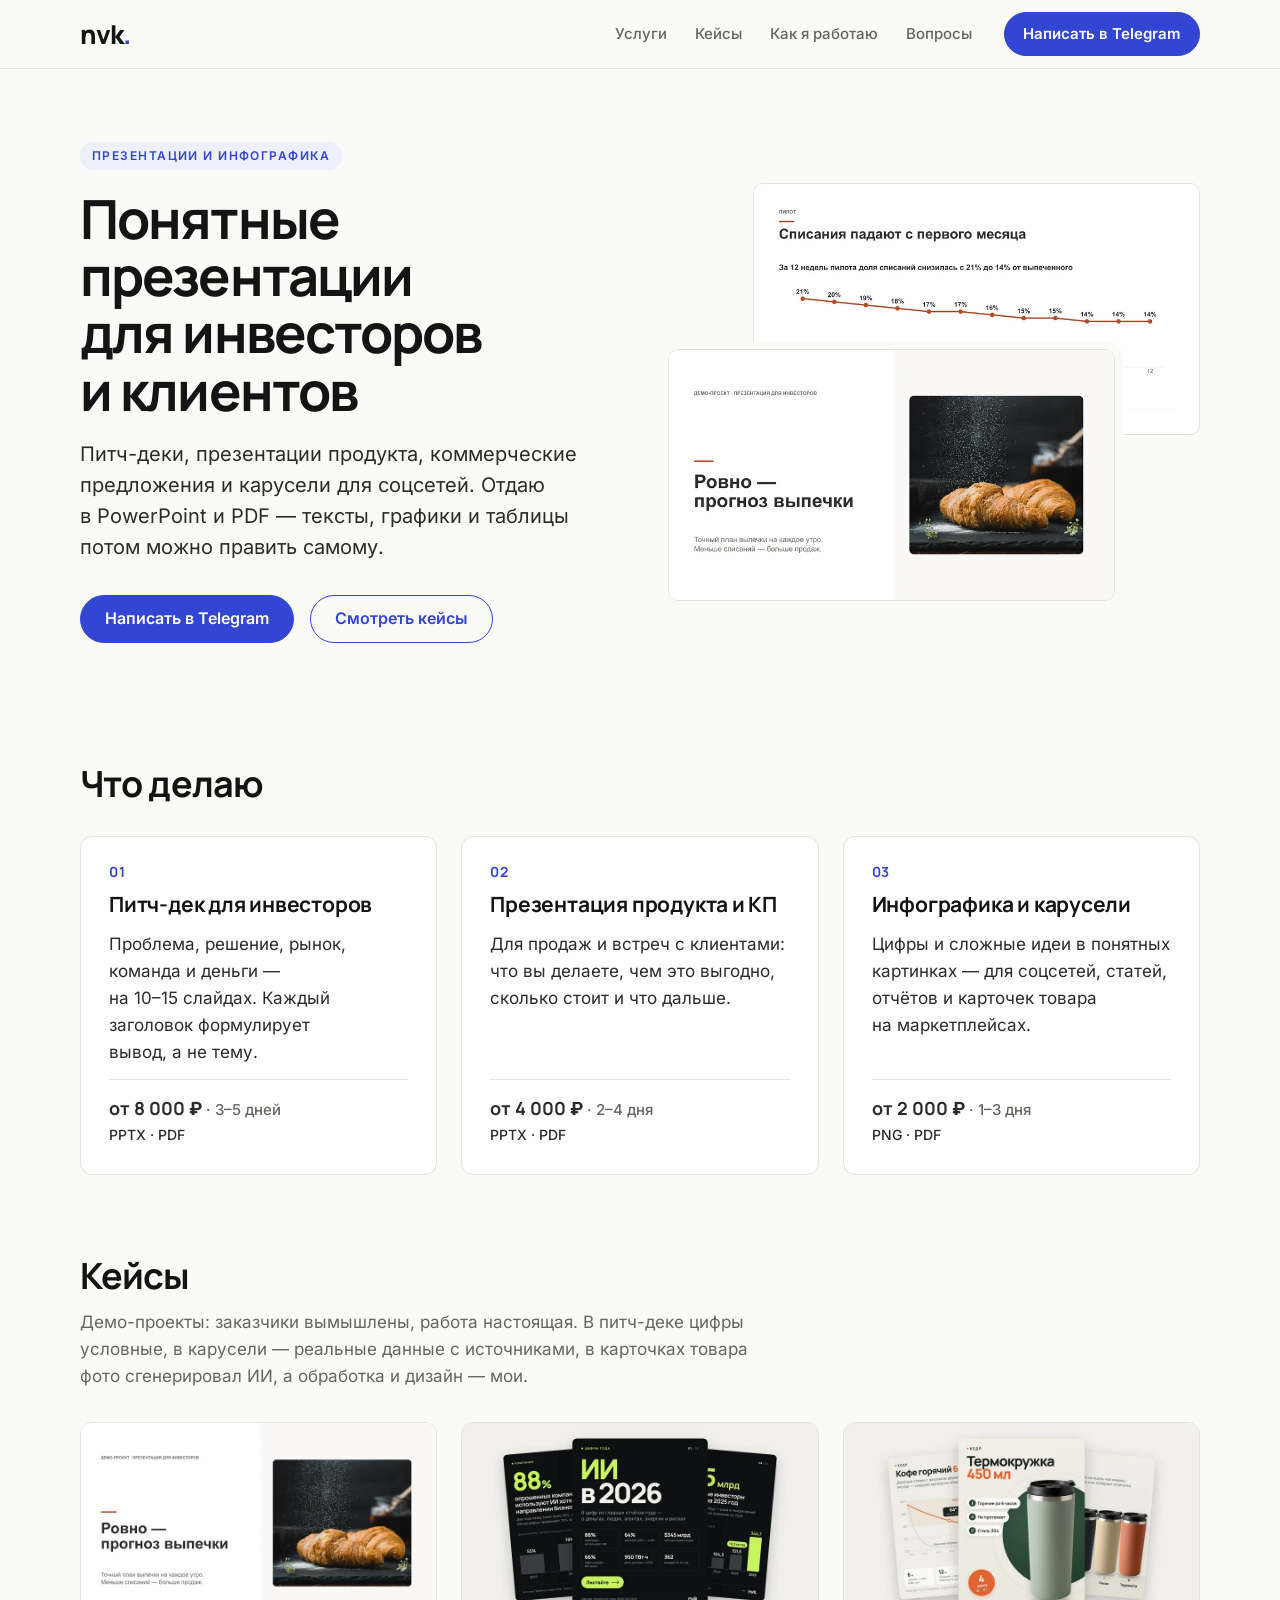
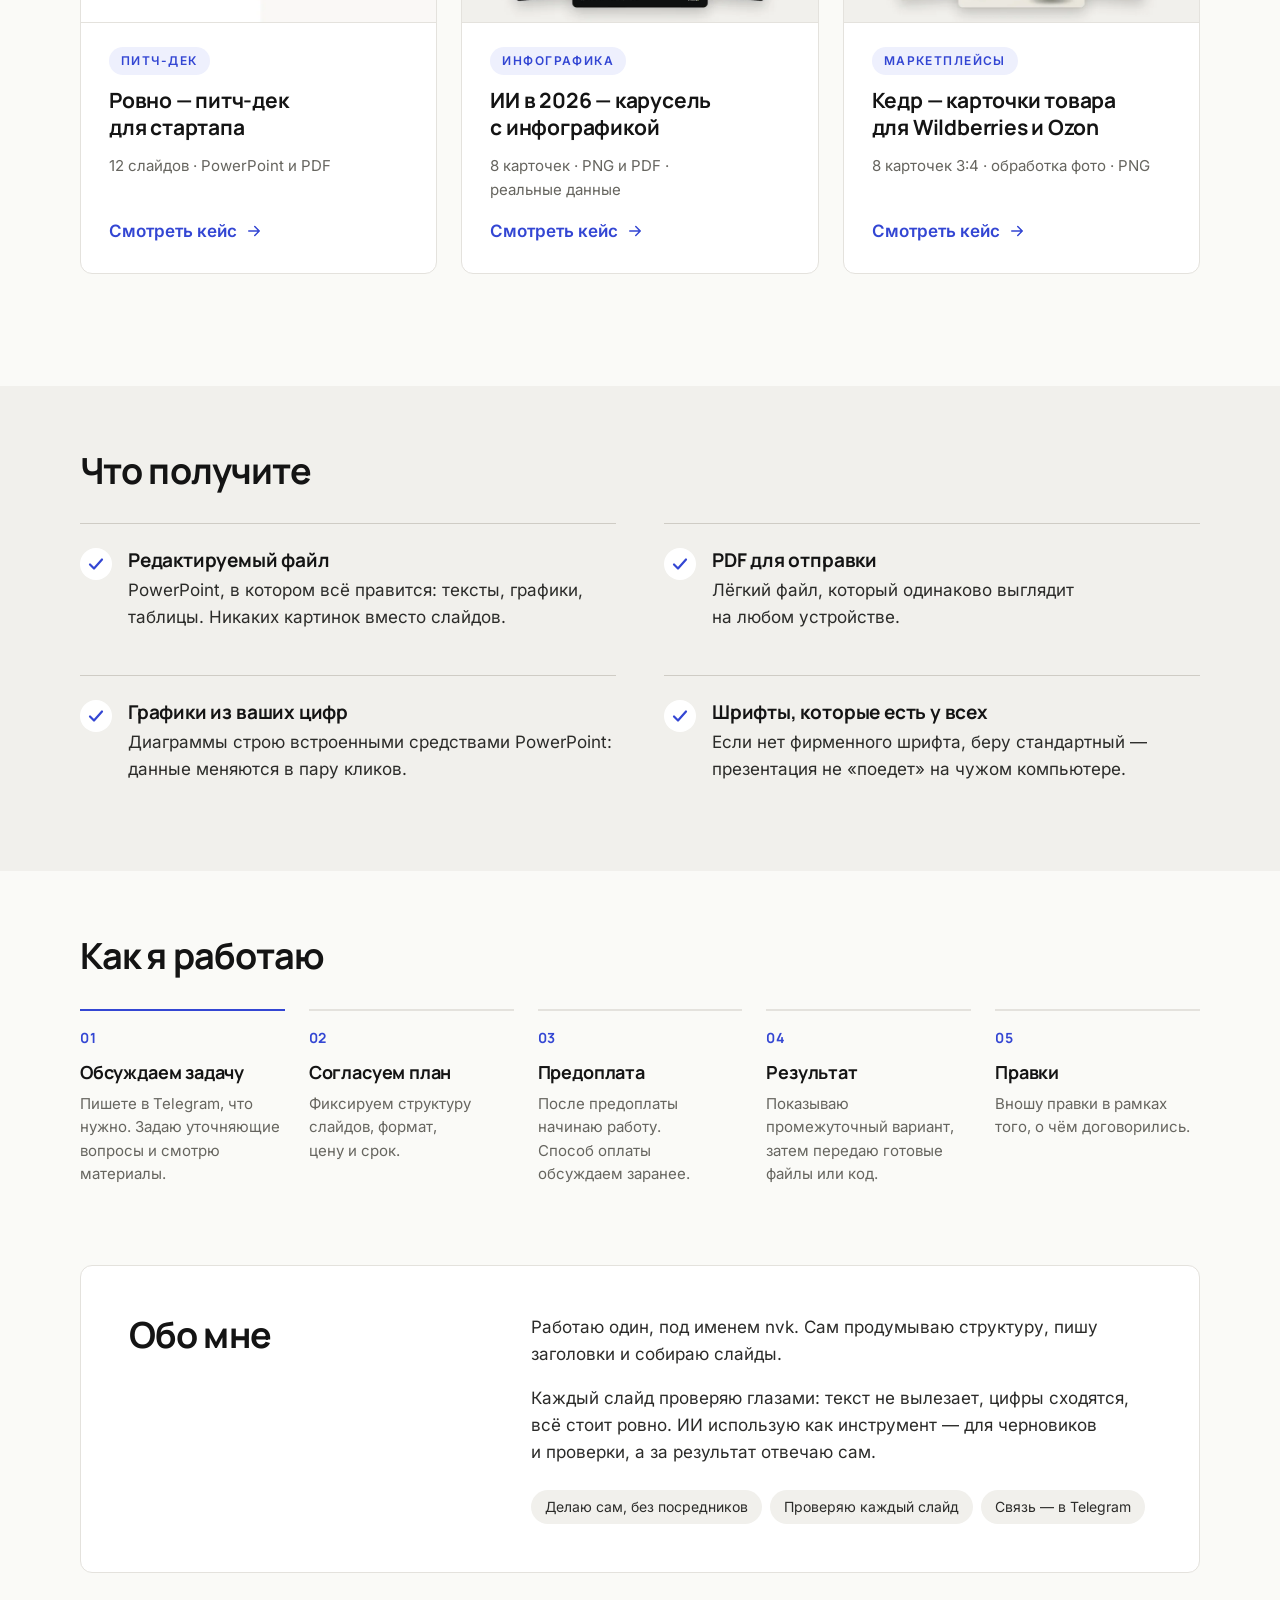
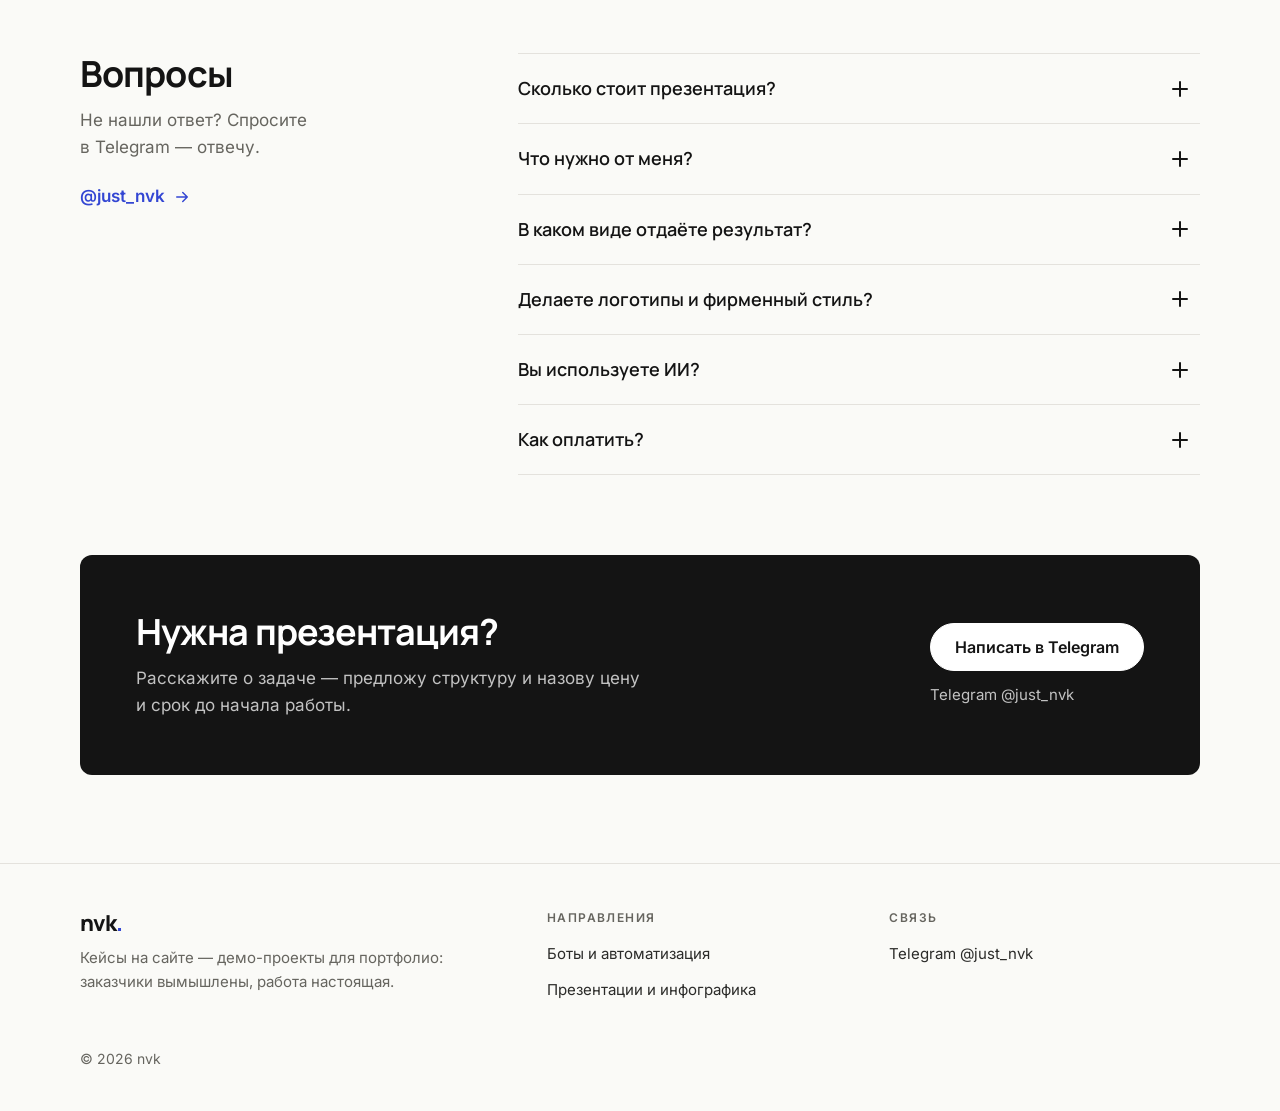
==== commit e9a67364: "Главная: первым направлением — боты и автоматизация на Python; тексты dev/, навигация, футер, превью" ====
--- a/docs/design/index.html
+++ b/docs/design/index.html
@@ -77,7 +77,7 @@
 <footer class="site-footer"><div class="container">
 <div class="site-footer__grid">
 <div class="site-footer__about"><a class="wordmark" href="../" aria-label="nvk — на главную">nvk<i>.</i></a><p>Кейсы на сайте — <span class="nw">демо-проекты</span> для портфолио: заказчики вымышлены, работа настоящая.</p></div>
-<div><h2>Направления</h2><ul><li><a href="../design/">Презентации и инфографика</a></li><li><a href="../dev/">Боты и автоматизация</a></li></ul></div>
+<div><h2>Направления</h2><ul><li><a href="../dev/">Боты и автоматизация</a></li><li><a href="../design/">Презентации и инфографика</a></li></ul></div>
 <div><h2>Связь</h2><ul><li><a href="https://t.me/just_nvk" target="_blank" rel="noopener">Telegram @just_nvk</a></li></ul></div>
 </div>
 <p class="site-footer__copy">© 2026 nvk</p>
